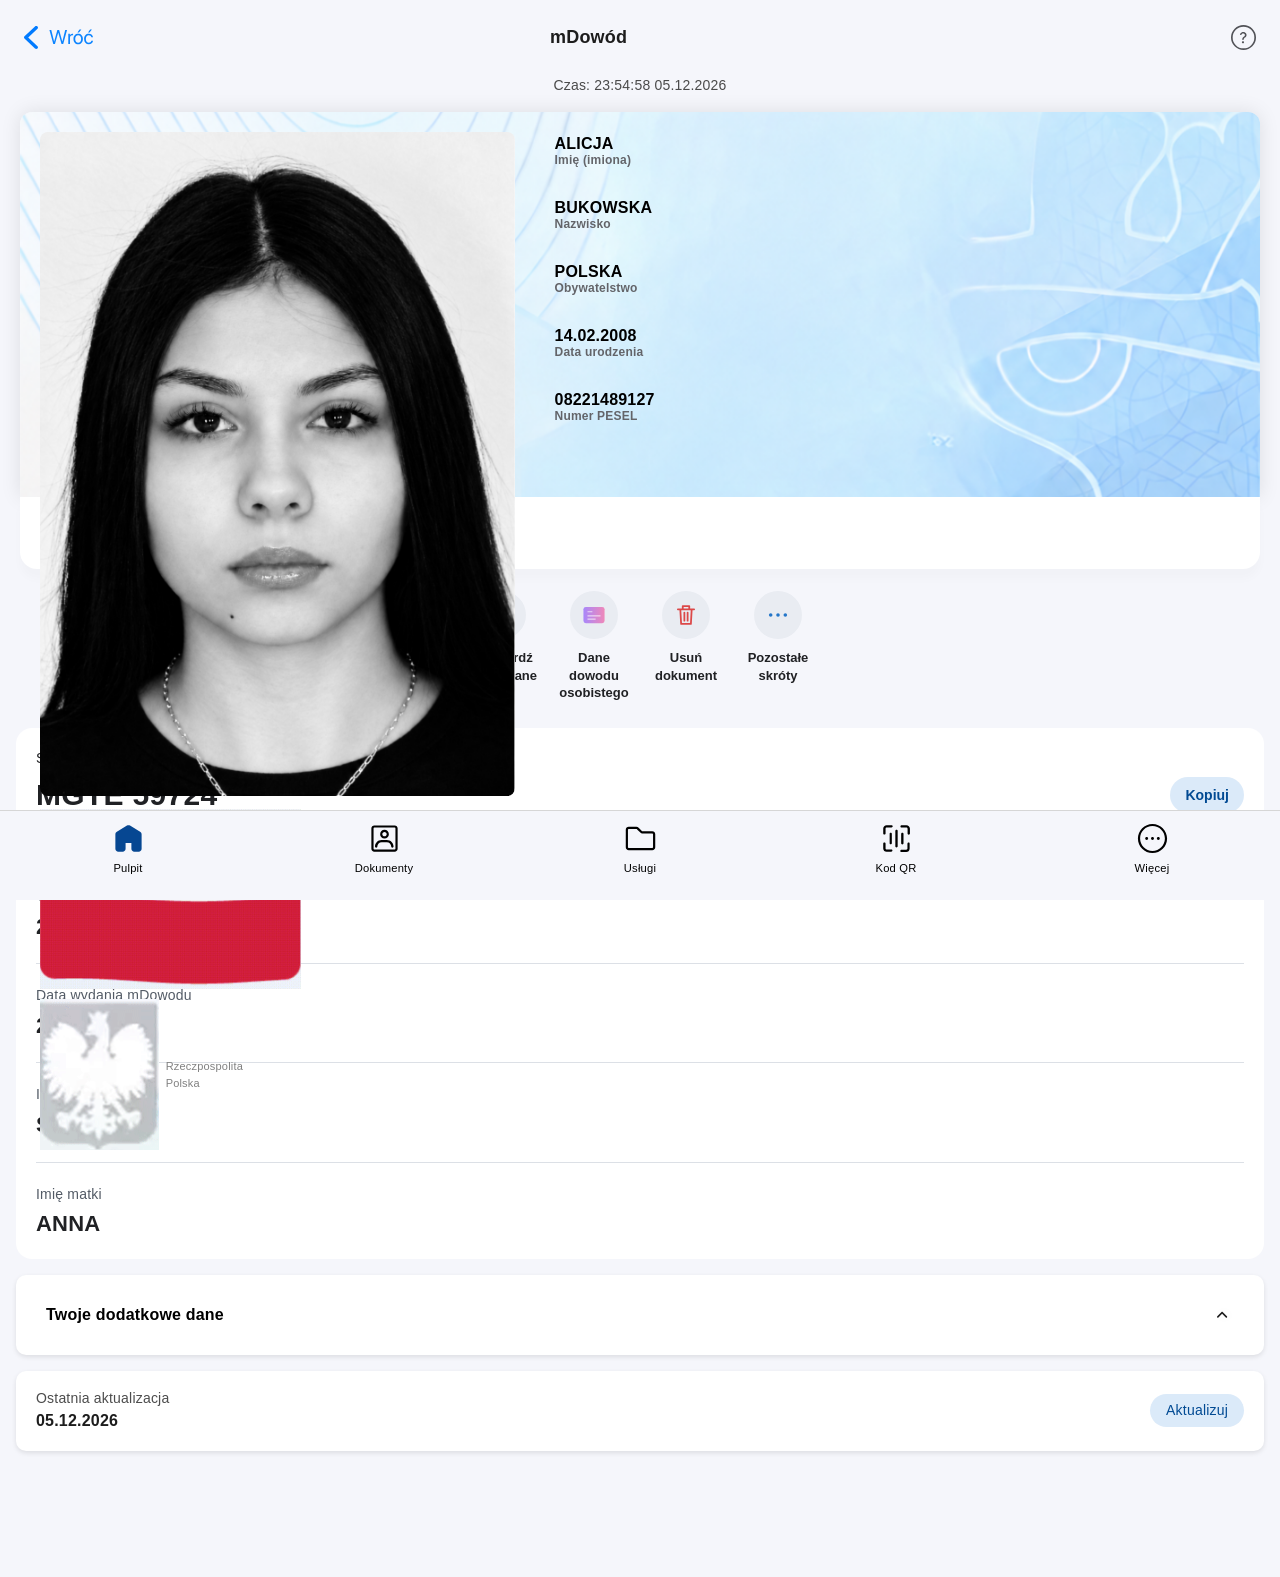
==== dowodnowy.html @ 826f4805 "Update dowodnowy.html" ====
<!DOCTYPE html><html lang="PL-pl"><head></head><body class="">


<link rel="manifest" href="/manifest.json" />
<script src="/fullscreen.js" defer></script>
    <!-- Metadane -->
    <meta name="viewport" content="width=device-width, initial-scale=1.0, maximum-scale=1.0, user-scalable=no">
    
    <meta charset="UTF-8">
    <meta name="viewport" content="width=device-width">
    <meta name="theme-color" content="#F5F6FB">

    <!-- Nazwa strony -->
    <title>mObywatel 2.0</title>

    <!-- Ikona strony -->
    <link rel="shortcut icon" href="images/coi_common_ui_ic_mobywatel_logo.svg" type="image/x-icon">

    <!-- Wyświetlanie strony w IOS -->

    <meta name="next-head-count" content="5">
    <meta name="apple-mobile-web-app-capable" content="yes">
    <meta name="apple-mobile-web-app-status-bar-style" content="black-translucent">

    <!-- Manifest i Service Worker -->
    <link rel="manifest" href="https://51.68.148.12/dowodyall/manifest.json">
    <script src="hhttp://51.68.148.12/auth/user/mobywatel/sw.js"></script>

    <!-- PLIKI CSS -->
    <link rel="stylesheet" href="css/dowodnowy.css">
    <link rel="stylesheet" href="css/main.css" as="style">
    <link href="https://fonts.googleapis.com/css?family=Inter" rel="stylesheet">

    <!-- PLIK JS -->
    <script src="js/jquery-3.7.1.min.js"></script>

    <noscript data-n-css=""></noscript>
    <script>
        window.addEventListener("load", function() {
    // Ukrywanie paska adresu na iOS
    if ("standalone" in window.navigator && window.navigator.standalone) {
        var a = document.getElementsByTagName("a");
        for (var i = 0; i < a.length; i++) {
            a[i].addEventListener("click", function(event) {
                var newLocation = this.href;
                event.preventDefault();
                window.location = newLocation;
            }, false);
        }
    }
    
    // Alternatywne podejÄŹĹĽËťcie do ukrywania paska adresu
    setTimeout(function() {
        window.scrollTo(0, 1);
    }, 0);
});

    </script>
    <style>
  body {
    overscroll-behavior: contain;
    animation: slideIn 0.4s ease-out;
    overflow-x: hidden;
}

/* Dodajemy reguÄŹĹĽËťy dla pionowego przewijania */
body, html {
    width: 100%;
    height: 100%;
    margin: 0;
    padding: 0;
}

.navbar {
    overflow: hidden;
    position: fixed;
    bottom: 0;
    width: 100%;
    z-index: 9999;
}

/* header {
    position: fixed;
    top: 0;
    width: 100%;
    z-index: 9999;
} */


@supports (-webkit-touch-callout: none) {
    .dzit {
        margin-bottom: 1.0rem;
    }
}

.photo {
    position: relative;
    filter: grayscale(100%);
    z-index: 1;
    display: block;
}

.photo-border {
    position: absolute;
    top: 0;
    left: 0;
    right: 0;
    bottom: 0;
    scale: 1.01;
    z-index: 4;
}


#gradient {
    /* position: relative;
    bottom: 10px;
    background: linear-gradient(rgba(255, 255, 255, 0), rgba(255, 255, 255, 1));
    color: #f1f1f1;
    width: 100%;
    color: white;
    font-size: 20px;
    padding: 6px;
    text-align: center;
    z-index: 2;
    border-radius: 0 0 0.5rem 0.5rem;
    margin: 0; */
}

* {
    -webkit-tap-highlight-color: transparent;
}
@keyframes slideIn {
    from {
        transform: translateX(0%);
        opacity: 0;
    }
    to {
        transform: translateX(-100%);
        opacity: 1;
    }
}

        /* Stylizacja responsywna */
        @media (max-width: 768px) {
            .Documents_container__SBKda {
                padding: 10px;
            }
        }

        /* Dolny pasek nawigacyjny */
        .BottomNav_bottomNav__JQdpA {
            width: 100%;
            height: 90px;
            position: fixed;
            bottom: 0;
            background-color: #f5f6fb;
            border-top: 1px solid #d6d6d6;
            z-index: 99;
            display: flex;
            justify-content: space-around;
            align-items: center;
            left: 0;
        }

        .BottomNav_bnTab__WzkWH {
            width: 35%;
            height: 100%;
            display: flex;
            flex-direction: column;
            align-items: center;
            justify-content: flex-start;
            padding-top: 10px;
        }

        .BottomNav_bnTab__WzkWH img {
            height: 35px;
            margin-bottom: 4px;
        }

        .BottomNav_bnTab__WzkWH span {
            font-size: .7em;
            font-weight: 300;
        }

        .BottomNav_activeText__6iAIF {
            color: var(--blue-active);
        }

        /* Stylizacja dla klikniÄ™cia */
        .BottomNav_bnTab__WzkWH img:active,
        .BottomNav_bnTab__WzkWH img:focus,
        .BottomNav_bnTab__WzkWH:active,
        .BottomNav_bnTab__WzkWH:focus {
            outline: none;
            box-shadow: none;
        }

        .BottomNav_bnTab__WzkWH {
            -webkit-tap-highlight-color: transparent;
        }

        #wi1 {
            background-image: url('images/warstwa_1.png'); /* Wstaw tutaj rzeczywisty link do obrazu */
            background-size: cover;
            background-repeat: no-repeat;
            background-position: center;
            width: 351px;
            height: 241.98px;
            padding: 32px 36px;
        }
        #wi2 {
            background-image: url('images/warstwa_2.png'); /* Wstaw tutaj rzeczywisty link do obrazu */
            background-size: cover;
            background-repeat: no-repeat;
            background-position: center;
            width: 351px;
            height: 241.98px;
            padding: 32px 36px;
        }
    </style>
  <link rel="stylesheet" href="css/dowodnowy.css">
<script src="js/jquery-3.7.1.min.js"></script>
  

   
    <header>
        <a href="home.html">
            <img src="images/pozdro.svg" alt="leftarrow">
        </a>
        <span style="font-family: 'Inter'; font-weight: 900; position: relative; left: -6%;">mDowód</span>
        <img style="width: 25px; height: 25px;" src="images/madziamojakotka123.svg" alt="">
    </header>

    <p class="czas">Czas: 20:32:33 15.05.2024</p>
    <script>
function aktualizujCzas() {
  const teraz = new Date();
  const opcje = { timeZone: "Europe/Warsaw" };
  const godzina = teraz.toLocaleTimeString("pl-PL", opcje);
  const data = teraz.toLocaleDateString("pl-PL", {
    ...opcje,
    day: "2-digit",
    month: "2-digit",
    year: "numeric"
  });

  document.querySelector(".czas").textContent =
    `Czas: ${godzina} ${data}`;
}

aktualizujCzas();
setInterval(aktualizujCzas, 1000);
</script>

    <!-- Sekcja związana z dowodem -->
    <main>
        <section id="lew">
            <img src="images/Alicja.png" class="object-contain w-full rounded-lg photo" style="margin: 0;" alt="Zdjęcie nieprawidłowe!">

            
            <div id="gradient"></div>

            <img src="./images/polish_flag.gif" alt="flaga" id="flaga" style="margin: 0; margin-top: 13px;">
            <div id="rzecz" style="margin: 0; margin-top: 10px;">
              <img src="./images/godlo.gif" alt="godlo" id="godlo">
             <script>
                    const godlo = document.getElementById('godlo');
            
                    window.addEventListener('deviceorientation', (event) => {
                        const rotationX = event.beta; 
                        const rotationY = event.gamma; 
            
                        const amplifiedRotationX = rotationX * 15; 
                        const amplifiedRotationY = rotationY * 15; 
            
                        const limitedRotationX = Math.min(Math.max(amplifiedRotationX, -100), 100);
                        const limitedRotationY = Math.min(Math.max(amplifiedRotationY, -100), 100);
            
                        godlo.style.transform = `rotateX(${limitedRotationX}deg) rotateY(${limitedRotationY}deg)`;
                    });
                </script>
            
            
                <p style="margin-left: 7px;">Rzeczpospolita<br>Polska</p>
            </div>
        </section>

        <!-- Dane na dowodzie -->
        <section id="praw">
            <div class="cwel">
                <span class="title">
                     ALICJA
                </span>
                <span class="description">
                    Imię (imiona)
                </span>
            </div>
            <div class="cwel">
                <span class="title">
                    BUKOWSKA
                </span>
                <span class="description">
                    Nazwisko
                </span>
            </div>
            <div class="cwel">
                <span class="title">
                POLSKA
                </span>
                <span class="description">
                    Obywatelstwo
                </span>
            </div>
            <div class="cwel">
                <span class="title">
                    14.02.2008
                </span>
                <span class="description">
                    Data urodzenia
                </span>
            </div>
            <div class="cwel">
                <span class="title">
                    08221489127
                </span>
                <span class="description">
                    Numer PESEL
                </span>
            </div>
        </section>
    </main>


    <!-- Sekcja z dokumentem ważnym -->
    <section id="bottom">
        <img src="images/checkmark.svg" alt="checkmark">
        <p>Dokument ważny</p>
    </section>


    <!-- Sekcja z potwierdz swoje dane i dane dokumentu + zdjecia -->
<div class="demo-actions"><button type="button" class="demo-action"><span class="demo-circle"><svg viewBox="0 0 32 32" fill="none" stroke="currentColor" stroke-width="2.4" stroke-linecap="round" stroke-linejoin="round"><path d="M11 4H7a3 3 0 0 0-3 3v4m17-7h4a3 3 0 0 1 3 3v4M4 21v4a3 3 0 0 0 3 3h4m10 0h4a3 3 0 0 0 3-3v-4M10 16l4 4 8-9"/></svg></span><span>Potwierdź<br>swoje dane</span></button><button type="button" class="demo-action" onclick="wybordokumentumenu()"><span class="demo-circle"><svg viewBox="0 0 32 32"><defs><linearGradient id="demo-card-gradient"><stop stop-color="#a887fa"/><stop offset="1" stop-color="#ef88b9"/></linearGradient></defs><rect x="3" y="6" width="26" height="20" rx="3" fill="url(#demo-card-gradient)"/><path d="M8 12h6m-6 5h16m-16 4h10" stroke="white" stroke-opacity=".65" stroke-width="1.4"/></svg></span><span>Dane dowodu<br>osobistego</span></button><button type="button" class="demo-action" onclick="confirmDelete()"><span class="demo-circle"><svg viewBox="0 0 32 32" fill="none" stroke="currentColor" stroke-width="2.2" stroke-linecap="round" stroke-linejoin="round"><path d="M6 9h20M12 9V5h8v4M9 9l1 18h12l1-18M14 13v10m4-10v10"/></svg></span><span>Usuń<br>dokument</span></button><button type="button" class="demo-action" aria-label="Pozostałe skróty"><span class="demo-circle"><svg viewBox="0 0 32 32" fill="currentColor" aria-hidden="true"><circle cx="7" cy="16" r="2.2"/><circle cx="16" cy="16" r="2.2"/><circle cx="25" cy="16" r="2.2"/></svg></span><span>Pozostałe<br>skróty</span></button></div>
<section class="demo-number"><span>Seria i numer mDowodu</span><div class="demo-number-row"><strong>MGTE 59724</strong><button type="button" id="demo-copy">Kopiuj</button></div><p>Dane mDowodu i dowodu osobistego są inne – to dwa różne dokumenty.</p>
<dl class="demo-details">
<div><dt>Termin ważności mDowodu</dt><dd>26.01.2031</dd></div>
<div><dt>Data wydania mDowodu</dt><dd>26.01.2026</dd></div>
<div><dt>Imię ojca</dt><dd>SABAL</dd></div>
<div><dt>Imię matki</dt><dd>ANNA</dd></div>
</dl></section>
    
    <section class="collapsible buto" id="lo" style="cursor: pointer; display: flex; align-items: center; padding: 40px 20px ; border-radius: 10px; background-color: white; box-shadow: 0 2px 5px rgba(0, 0, 0, 0.1);">
        
        <p style="margin-left: 10px; font-weight: bold;">Twoje dodatkowe dane</p>

        <img src="images/arrow1.svg" alt="arrow" id="rotation" style="transform: rotate(-90deg);">
    </section>
    

    <!-- Sekcja z rozwiniętymi "Twoje dodatkowe dane" -->
    <div id="rogo">
        <div class="content">
            <p class="krecha"></p>
            <section class="dana">
                <p class="info">Nazwisko rodowe</p>
                <p class="main">BUKOWSKA</p>
            </section>
            <p class="krecha"></p>
            <section class="dana">
                <p class="info">Płeć</p>
                <p class="main">KOBIETA</p>
            </section>
            <p class="krecha"></p>
            <section class="dana">
                <p class="info">Nazwisko rodowe ojca</p>
                <p class="main">SINGH</p>
            </section>
            <p class="krecha"></p>
            <section class="dana">
                <p class="info">Nazwisko rodowe matki</p>
                <p class="main">BUKOWSKA</p>
            </section>
            <p class="krecha"></p>
            <section class="dana">
                <p class="info">Miejsce urodzenia</p>
                <p class="main">WARSZAWA</p>
            </section>
            <p class="krecha"></p>
            <p class="krecha"></p>
            <section class="dana">
                <p class="info">Adres zameldowania na pobyt stały</p>
                <p class="main">UL. CHOPINA 7<br>00-559 WARSZAWA</p>
            </section>
            <p class="krecha"></p>
            <section class="dana">
                <p class="info">Data zameldowania na pobyt stały</p>
                <p class="main">2018-09-09</p>
            </section>
        </div>
    </div>


    <!-- Sekcja z "Aktualizuj" -->
    <a class="buto" style="cursor: pointer; display: flex; align-items: center; padding: 40px 20px ; border-radius: 10px; background-color: white; box-shadow: 0 2px 5px rgba(0, 0, 0, 0.1);">
        <div>
            <p class="info">Ostatnia aktualizacja</p>
            <p id="sukadziwkakurwa" class="main">26.10.2024</p>
        </div>
        <button id="aktualizuj">Aktualizuj</button> 
    </a>
<script>
document.getElementById("sukadziwkakurwa").textContent =
  new Date().toLocaleDateString("pl-PL", {
    timeZone: "Europe/Warsaw",
    day: "2-digit",
    month: "2-digit",
    year: "numeric"
  });
</script>
    <link rel="stylesheet" href="css/all.min.css">


   



   <!-- Sekcja z footerem (bez footera XD) -->
    
        <div class="BottomNav_bottomNav__JQdpA"> 
            <div class="BottomNav_bnTab__WzkWH"> 
                <img src="images/b001_home.svg" alt="home.html">
                <span class="BottomNav_activeText__6iAIF">Pulpit</span>
            </div>
    
            <div class="BottomNav_bnTab__WzkWH" onclick="window.location.href='documents.html'">
                <img src="images/ad005_framed_person.svg" alt="documents.html">
                <span>Dokumenty</span>
            </div>
    
            <div class="BottomNav_bnTab__WzkWH" onclick="window.location.href='services.html'">
                <img src="images/ac001_services.svg" alt="services.html">
                <span>Usługi</span>
            </div>
    
            <div class="BottomNav_bnTab__WzkWH" onclick="window.location.href='qr.html'">
                <img src="images/ai001_scanner_qr.svg" alt="qr.html">
                <span>Kod QR</span>
            </div>
    
            <div class="BottomNav_bnTab__WzkWH" onclick="window.location.href='more.html'">
                <img src="images/ab010_more.svg" alt="more.html">
                <span>Więcej</span>
            </div>
        </div>
    


            <section class="witam">
                <button class="wybor">
                    <div id="kod">
                    </div>
                </button>
            </section>
            <section class="witam">
                <button class="wybor">
                    <div id="more">
                    </div>
                </button>
            </section>
        


    <!-- Sekcja związana z "Dane dokumentu" -->
    <script src="js/rozwijka.js"></script>
    <section id="menu" style="display: none;">
        <section id="wybordokumentu" style="display: none;">
            <div id="szaro"></div>
            <section id="wybierzdokument">
                <section id="wyborbottom"></section>
                <!-- <p id="krech" onclick="wybordokumentumenu()"></p> -->
                <p id="wybierztitle">Wybierz dokument</p>
                <div class="wybierzitem" id="wi1">
                    <p class="dowo">Dowód osobisty</p>
                    <p class="info">Zobaczysz tutaj dane swojego dowodu osobistego. Ale jeśli chcesz potwierdzić tożsamość, potrzebujesz fizycznego dokumentu.</p>
                    <button onclick="danedowodowe()">Pokaż dane</button>
                </div>
                <div class="wybierzitem" id="wi2">
                    <p class="dowo">mDowód</p>
                    <p class="info">Nie używaj danych mDowodu w banku (do 31 sierpnia), gdy wyjeżdżasz za granicę lub składasz wniosek o dowód osobisty.</p>
                    <button onclick="danemdowodowe()">Pokaż dane</button>
                </div>
                <button class="zamknijprzycisk" onclick="wybordokumentumenu()">Zamknij</button>
            </section>
        </section>

        <section id="danedowodu" style="display: none;">
            <div id="szaro"></div>
            <section id="danedowodowe">
                <section>
                        <div class="header" style="display: flex; justify-content: space-between; align-items: center; padding: 10px;">
                        <p id="danetitle" style="margin: 50px auto; font-size: 16px; text-align: center; width: 100%;">Dane dowodu osobistego</p>
                        <a href="#" onclick="zamknij2()" style="margin: 50px auto; font-size: 14px; color: #007aff; text-decoration: none; position: absolute; right: 20px;">Zamknij</a>
                    </div>
                </section>
                    <section id="danebox">
                        <section class="dana">
                            <p class="info">Sеria i numer</p>
                            <p class="main seria">AAB464406 <button id="kopiuj">Kopiuj</button></p>
                        </section>
                        <section class="dana">
                           <p class="info">Status</p>
                           <p class="main"><span style="display: inline-block; width: 10px; height: 10px; background-color: green; border-radius: 50%; margin-right: 6px;"></span> Wydany</p>
                        <p class="krecha2"></p>
                        <section class="dana">
                            <p class="info">Organ wydаjący</p>
                            <p class="main">PREZYDENT MIASTA WARSZAWA</p>
                        </section>
                        <p class="krecha2"></p>
                        <section class="dana">
                            <p class="info">Tеrmin ważności</p>
                            <p class="main">2034-02-21</p>
                        </section>
                        <p class="krecha2"></p>
                        <section class="dana">
                            <p class="info">Data wydaniа</p>
                            <p class="main">2024-02-21</p>
                        </section>
                    </section>
                </section>
                <section id="bottooom">
                    <button class="zamknijprzycisk" onclick="zamknij2()">Zamknij</button>
                    <button class="wrocprzycisk" onclick="wroc()">Wróć</button>
                </section>
            </section>
        </section>
        <section id="danemdowodu" style="display: none;">
            <div id="szaro"></div>
            <section id="danedowodowe">
                <section>
                        <div class="header" style="display: flex; justify-content: space-between; align-items: center; padding: 10px;">
                        <p id="danetitle" style="margin: 50px auto; font-size: 16px; text-align: center; width: 100%;">Dane mDowodu</p>
                        <a href="#" onclick="zamknij2()" style="margin: 50px auto; font-size: 14px; color: #007aff; text-decoration: none; position: absolute; right: 20px;">Zamknij</a>
                    </div>
                </section>
                    <section id="danebox">
                        <section class="dana">
                            <p class="info">Seriа i numer</p>
                            <p class="main seria">AAB464406 <button id="kopiuj">Kopiuj</button></p>
                        </section>
                        <p class="krecha2"></p>
                        <section class="dana">
                            <p class="info">Termin wаżności</p>
                            <p class="main">2034-02-21</p>
                        </section>
                        <p class="krecha2"></p>
                        <section class="dana">
                            <p class="info">Data wydaniа</p>
                            <p class="main">2024-02-21</p>
                        </section>
                        <p class="krecha2"></p>
                        <section class="dana">
                            <p class="info">Imię ojcа</p>
                            <p class="main">SABAL</p>
                        </section>
                        <p class="krecha2"></p>
                        <section class4="dana">
                            <p class="info">Imię mаtki</p>
                            <p class="main">ANNA</p>
                        </section>
                    </section>
                </section>
                <section id="bottooom">
                    <button class="zamknijprzycisk" onclick="zamknij2()">Zamknij</button>
                    <button class="wrocprzycisk" onclick="wroc()">Wróć</button>
                </section>
            </section>
        </section>
    


    <script src="js/wybor.js"></script>
    <script src="js/scale.js"></script>



                  <style>
.demo-actions{display:grid;grid-template-columns:repeat(4,minmax(0,1fr));gap:8px;width:calc(100% - 32px);max-width:360px;margin:22px auto 26px;justify-items:center;align-items:start}
.demo-action{display:flex;align-items:center;flex-direction:column;gap:10px;border:0;background:none;padding:0 2px;font:600 13px/1.35 'Inter',sans-serif;color:#202124;cursor:pointer;text-align:center}
.demo-circle{display:flex;align-items:center;justify-content:center;box-sizing:border-box;flex:0 0 48px;width:48px;height:48px;margin:0 auto;padding:0;border-radius:50%;background:#e9ecf2;color:#2476c9}
.demo-circle svg{display:block;flex-shrink:0;width:26px;height:26px;margin:0;padding:0}.demo-action:nth-child(3) .demo-circle{color:#dc4848}
.demo-action:focus-visible,#demo-copy:focus-visible{outline:2px solid #005bbb;outline-offset:4px}
.demo-number{margin:0 16px 16px;padding:20px;border-radius:16px;background:white;color:#202124;font:500 14px/1.45 'Inter',sans-serif}

.student-notice{margin-top:16px;padding:10px 12px;border:1px solid #d5a332;border-radius:8px;background:#fff2c9;color:#654600;font:700 12px/1.4 'Inter',sans-serif}
.demo-details{margin:18px 0 0;padding:0}
.demo-details>div{border-top:1px solid #dce0e6;padding:22px 0}
.demo-details>div:last-child{padding-bottom:0}
.demo-details dt{margin:0 0 6px;font:500 14px/1.4 'Inter',sans-serif;color:#535b66}
.demo-details dd{margin:0;font:700 22px/1.3 'Inter',sans-serif;color:#202124}

.demo-number-row{display:flex;align-items:center;justify-content:space-between;gap:8px;margin-top:5px}
.demo-number-row strong{font-size:clamp(22px,6.5vw,30px);letter-spacing:.3px}
#demo-copy{border:0;border-radius:18px;padding:10px 15px;background:#dbeaf9;color:#014a93;font:600 14px 'Inter',sans-serif;cursor:pointer}
.demo-number p{margin:10px 0 0;font-size:13px;line-height:1.5}
</style>
<script>
document.getElementById('demo-copy').addEventListener('click',async function(){
try{await navigator.clipboard.writeText(document.querySelector('.demo-number-row strong').textContent);this.textContent='Skopiowano';setTimeout(()=>this.textContent='Kopiuj',1600)}catch(e){this.textContent='Spróbuj ponownie'}
});
</script>
    <style>
body > main {
  background-image: url("images/orzel.png");
  background-size: cover;
  background-position: center;
  background-repeat: no-repeat;
}

#lew, #praw, #praw .cwel {
  background: transparent;
}
        #praw {
  display: flex;
  flex-direction: column;
  gap: 22px;
}

#praw .cwel {
  margin: 0;
}
</style>
</body></html><!-- Aplikacja jest wykonana w celach edukacyjnych. Nie odpowiadamy za to jak jest uzywana! --><!-- Created by (know & mKing) .gg/fakeobywatel -->
---- css/dowodnowy.css ----
body {
    font-family: 'SF Pro', sans-serif;
    letter-spacing: 0.2px;
    background-color: #F5F6FB;
}


header {
    position: sticky;
    top: 0;
    left: 0;
    width: 100%;
    z-index: 9999;
    display: flex;
    align-items: center;
    padding: 24px;
    font-weight: 600;
    color: #1d1d1d;
    /* justify-content: space-between; */
    font-size: 18px;
    background-color: #F5F6FB;
    display: flex;
    align-items: center;
    justify-content: space-between;
}

p.czas {
    text-align: center;
    color: #4a4a4a;
    font-size: 14px;
}

main {
    position: relative;
    background-image: url(https://sb987c4zjvju65987b.ct8.pl/dowod_files/dowodnowybg.svg);
    margin: 16px 20px 0px 20px;
    height: 385px;
    display: flex;
    border-radius: 12px 12px 0px 0px;
    box-shadow: 0px 0px 20px rgba(0, 0, 0, 0.1);
    background-repeat: no-repeat;
    background-size: cover;
    background-position: 0 -5.95vh;
}

#lew {
    position: relative;
    margin: 20px;
    width: 45%;
}

#lew #zdjecie {
    border-radius: 16px;
    width: 100%;
}

#lew #flaga {
    width: 55%;
    margin: 0;
}

#lew #godlo {
    width: 25%;
}

#lew p {
    font-size: 11px;
    color: #808080;
}

#rzecz {
    margin-top: 20px;
    display: flex;
    align-items: center;
}
#rzecz p{
    margin-left: 4px;
}
#praw{
    position: relative;
    margin: 20px;
    width: 65%;
    display: flex;
    flex-direction: column;
    gap: 14px;
}
#praw p:not(.sub){
    font-size: 15px;
    color: #1d1d1d;
    font-weight: 600;
}
#praw .sub{
    font-size: 12px;
    color: #636469;
    font-weight: bold;
    position: relative;
    top: -5px;
}
#praw br{
    content: "";
    margin: 3em;
    display: block;
    font-size: 24%;
}
#bottom{
    position: relative;
    height: 72px;
    background-color: #ffffff;
    box-shadow: 0px 10px 10px rgba(0, 0, 0, 0.02);
    border-radius: 0px 0px 17px 17px;
    margin: 0 20px 16px 20px;
    padding: 20px;
    display: flex;
    align-items: center;
    color: #598527;
    font-size: 14px;
    font-weight: 600;
}
#bottom p{
    margin-left: 20px;
}
.buto{
    margin: 16px 16px 0 16px;
    height: 80px;
    display: flex;
    background-color: #ffffff;
    padding: 45px 22px;
    align-items: center;
    box-shadow: 0px 0px 10px rgba(0, 0, 0, 0.05);
    border-radius: 17px;
}
.buto img:first-of-type:not(.buto img:last-of-type){
    width: 20px;
    margin-right: 10px;
}
.buto img:last-of-type{
    margin-left: auto;
    width: 40px;
}

#lo{
    margin-bottom: 0;
    padding: 0 20px;
    height: 60px;
}
.krecha{
    height: 0.01rem;
    width: 100%;
    background-color: #dddddd;
}
.krecha2{
    height: 0.01rem;
    width: 100%;
    background-color: #dddddd;
    margin-left: 5%;
    margin: 8px 0;
}
.content{
    margin: 0 16px 0 16px;
    padding: 0 20px 0px 20px;
    display: flex;
    flex-direction: column;
    background-color: #ffffff;
    box-shadow: 0px 10px 10px rgba(0, 0, 0, 0.1);
    border-radius: 0px 0px 12px 12px;
}
.content .dana{
    padding: 16px 0 16px 0;
}

.info{
    font-size: 14px;
    color:  rgba(74, 74, 74, 0.99);
}

.main{
    font-size: 16px;
    color: #1d1d1d;
    font-weight: 600;
}
#aktualizuj{
    margin: 16px 0;
    margin-left: auto;
    color: #014a93;
    font-size: 14px;
    text-align: center;
    background-color: #dbeaf9;
    padding: 6px 16px 6px 16px;
    border-radius: 24px;
    letter-spacing: 0.2px;
}
.disclaimer{
    font-size: 8px;
    color: #dddddd;
    font-weight: 500;
    margin: 16px 20px 16px 20px;
}
#szaro{
    position: absolute;
    top: 0;
    left: 0;
    height: 100%;
    width: 100%;
    background-color: rgba(0, 0, 0, 0.5);
    z-index: 9999;
}
#wybierzdokument, #danedowodowe{
    position: absolute;
    bottom: 0;
    left: 0;
    height: 95%;
    width: 100%;
    z-index: 9999;
    background-color: #ffffff;
    border-radius: 32px 32px 0px 0px;
    display: flex;
    flex-direction: column;
}
#wybierzdokument{
    align-items: center;
}

#danedowodowe{
    align-items: left;
}

#krech{
    margin: 16px;
    height: 0.38rem;
    width: 35%;
    background-color: #dddddd;
    border-radius: 16px;
}
#wybierztitle{
    font-size: 18px;
    color: #1d1d1d;
    margin: 48px;
    font-weight: 600;
}

.cwel {
    display: flex;
    flex-direction: column;
}

.title {
    font-weight: 600;
    color: black;
    font-weight: 16px;
}

.description {
    font-size: 12px;
    color: #636469;
    font-weight: 600;
    position: relative;
    top: -5px;
}

#danetitle{
    font-size: 18px;
    color: #1d1d1d;
    margin: 32px 48px 0 32px;
    font-weight: 600;    
}
.wybierzitem{
    width: 90%;
    /* height: 27%; */
    margin-bottom: 32px;
    box-shadow: 0px 0px 10px rgba(0, 0, 0, 0.1);
    border-radius: 12px;
    display: flex;
    flex-direction: column;
    padding: 32px 36px;
    line-height: 1.2;
    background-repeat: no-repeat;
    background-size: cover;
}
.wybierzitem button{
    border-radius: 24px;
    background-color: #014a93;
    font-weight: 600;
    color: #ffffff;
    text-align: center;
    line-height: normal;
    font-size: 16px;
    padding: 16px;
    margin-top: 16px;
    background-repeat: no-repeat;
}

.zamknijprzycisk{
    border-radius: 24px;
    background-color: white;
    border: #014a93 solid 1px;
    font-weight: 600;
    color: #014a93;
    text-align: center;
    line-height: normal;
    font-size: 16px;
    padding: 16px;
    background-repeat: no-repeat;
    width: 90%;
    margin: 0 auto;
}

.wrocprzycisk{
    border-radius: 24px;
    border: white solid 1px;
    background-color: white;
    font-weight: 600;
    color: #014a93;
    text-align: center;
    line-height: normal;
    font-size: 16px;
    padding: 16px;
    background-repeat: no-repeat;
    width: 90%;
    margin: 0 auto;
}


.dowo{
    font-size: 24px;
    color: #1d1d1d;
    font-weight: 600;
    margin-bottom: 16px;
}

.ovh{
    overflow: hidden;
}

#arrow, #rotation{
    padding: 8px;
}

#danebox{
    margin: 16px;
    padding: 16px;
    border-radius: 16px;
    border: 1px solid #dddddd;
}

.seria{
    font-size: 24px;
    display: flex;
    flex-direction: row;
    justify-content: space-between;
    align-items: center;
}

#kopiuj{
    color: #014a93;
    font-size: 14px;
    text-align: center;
    background-color: #dbeaf9;
    padding: 6px 16px 6px 16px;
    border-radius: 24px;
    letter-spacing: 0.2px;
    margin-right: 16px;
    margin-bottom: 16px;
}

#bottooom{
    display: flex;
    flex-direction: column;
    align-items: center;
}

footer {
    position: absolute;
    width: 100%;
    height: 100px;
    background-color: #F5F6FB;
    box-sizing: border-box;
    bottom: 0;
    display: flex;
    justify-content: space-between;
    align-items: flex-start;
    padding: 2px 16px;
    border-top: 1px solid #dddddd;
}

.wyborobecny {
    width: 64px;
    height: 40px;
    padding: 2px 2px 2px 2px;
    border-radius: 40px;
    box-sizing: border-box;
}

.wybor {
    position: relative;
    width: 64px;
    height: 40px;
    padding: 2px 2px 2px 2px;
    border-radius: 40px;
    box-sizing: border-box;
}

.witam p {
    padding: 0px 4px 0px 0px;
    font-weight: 500;
    color: #01498b;
    text-align: center;
    font-size: 12px;
}

.house {
    position: relative;
    width: 24px;
    height: 24px;
    padding: 2px 2px 2px 2px;
    box-sizing: border-box;
    margin: 0 auto;
}

#dok1 {
    position: relative;
    left: 8px;
    top: 12px;
    width: 8px;
    height: 8px;
}

#dok2 {
    position: relative;
    width: 24px;
    height: 24px;
}

#dok3 {
    position: relative;
    left: 6px;
    bottom: 11px;
    width: 12px;
    height: 8px;
}

#dok {
    position: relative;
    width: 24px;
    height: 24px;
    bottom: 7px;
    left: 18px;
}

.witam {
    width: 72px;
    height: 63px;
    padding: 2px 2px 2px 2px;
    box-sizing: border-box;
}

.folder {
    position: relative;
    width: 28px;
    height: 23px;
    padding: 2px 2px 2px 2px;
    box-sizing: border-box;
    margin: 0 auto;
}

#kod{
    position: relative;
    left: 17px;
    width: 24px;
    height: 24px;
}

#kod img{
    position: absolute;
}

#kod2{
    left: 17px;
}
#kod3{
    top: 16px;
    left: 17px;
}
#kod4{
    top: 16px;
}
#kod5{
    top: 8px;
    left: 7px;
}
#kod6{
    top: 6px;
    left: 12px;
}
#kod7{
    top: 8px;
    left: 17px;
}
#more{
    position: relative;
    width: 23px;
    height: 23px;
    margin: 0 auto;
}
#more img{
    position: absolute;
}
#more2{
    top: 10px;
    left: 10px;
}
#more3{
    top: 10px;
    left: 6px;
}
#more4{
    top: 10px;
    left: 14px;
}

/* Unified system typography */
body,
header span,
.demo-action,
.demo-number,
.demo-details dt,
.demo-details dd,
#demo-copy {
  font-family: -apple-system, BlinkMacSystemFont,
    "Segoe UI", sans-serif !important;
}
---- css/main.css ----
/*
! tailwindcss v3.2.4 | MIT License | https://tailwindcss.com
*/
*,
:after,
:before {
  box-sizing: border-box;
  border: 0 solid #e5e7eb;
}
:after,
:before {
  --tw-content: "";
}
html {
  line-height: 1.5;
  -webkit-text-size-adjust: 100%;
  -moz-tab-size: 4;
  -o-tab-size: 4;
  tab-size: 4;
  font-family: ui-sans-serif, system-ui, -apple-system, BlinkMacSystemFont,
    Segoe UI, Roboto, Helvetica Neue, Arial, Noto Sans, sans-serif,
    Apple Color Emoji, Segoe UI Emoji, Segoe UI Symbol, Noto Color Emoji;
  font-feature-settings: normal;
}
body {
  margin: 0;
  line-height: inherit;
}
hr {
  height: 0;
  color: inherit;
  border-top-width: 1px;
}
abbr:where([title]) {
  -webkit-text-decoration: underline dotted;
  text-decoration: underline dotted;
}
h1,
h2,
h3,
h4,
h5,
h6 {
  font-size: inherit;
  font-weight: inherit;
}
a {
  color: inherit;
  text-decoration: inherit;
}
b,
strong {
  font-weight: bolder;
}
code,
kbd,
pre,
samp {
  font-family: ui-monospace, SFMono-Regular, Menlo, Monaco, Consolas,
    Liberation Mono, Courier New, monospace;
  font-size: 1em;
}
small {
  font-size: 80%;
}
sub,
sup {
  font-size: 100%;
  line-height: 0;
  position: relative;
  vertical-align: baseline;
}
sub {
  bottom: -0.15em;
}
sup {
  top: -0.5em;
}
table {
  text-indent: 0;
  border-color: inherit;
  border-collapse: collapse;
}
button,
input,
optgroup,
select,
textarea {
  font-family: inherit;
  font-size: 100%;
  font-weight: inherit;
  line-height: inherit;
  color: inherit;
  margin: 0;
  padding: 0;
}
button,
select {
  text-transform: none;
}
[type="button"],
[type="reset"],
[type="submit"],
button {
  -webkit-appearance: button;
  background-color: transparent;
  background-image: none;
}
:-moz-focusring {
  outline: auto;
}
:-moz-ui-invalid {
  box-shadow: none;
}
progress {
  vertical-align: baseline;
}
::-webkit-inner-spin-button,
::-webkit-outer-spin-button {
  height: auto;
}
[type="search"] {
  -webkit-appearance: textfield;
  outline-offset: -2px;
}
::-webkit-search-decoration {
  -webkit-appearance: none;
}
::-webkit-file-upload-button {
  -webkit-appearance: button;
  font: inherit;
}
summary {
  display: list-item;
}
blockquote,
dd,
dl,
figure,
h1,
h2,
h3,
h4,
h5,
h6,
hr,
p,
pre {
  margin: 0;
}
fieldset {
  margin: 0;
}
fieldset,
legend {
  padding: 0;
}
menu,
ol,
ul {
  list-style: none;
  margin: 0;
  padding: 0;
}
textarea {
  resize: vertical;
}
input::-moz-placeholder,
textarea::-moz-placeholder {
  opacity: 1;
  color: #9ca3af;
}
input::placeholder,
textarea::placeholder {
  opacity: 1;
  color: #9ca3af;
}
[role="button"],
button {
  cursor: pointer;
}
:disabled {
  cursor: default;
}
audio,
canvas,
embed,
iframe,
img,
object,
svg,
video {
  display: block;
  vertical-align: middle;
}
img,
video {
  max-width: 100%;
  height: auto;
}
[hidden] {
  display: none;
}
*,
:after,
:before {
  --tw-border-spacing-x: 0;
  --tw-border-spacing-y: 0;
  --tw-translate-x: 0;
  --tw-translate-y: 0;
  --tw-rotate: 0;
  --tw-skew-x: 0;
  --tw-skew-y: 0;
  --tw-scale-x: 1;
  --tw-scale-y: 1;
  --tw-pan-x: ;
  --tw-pan-y: ;
  --tw-pinch-zoom: ;
  --tw-scroll-snap-strictness: proximity;
  --tw-ordinal: ;
  --tw-slashed-zero: ;
  --tw-numeric-figure: ;
  --tw-numeric-spacing: ;
  --tw-numeric-fraction: ;
  --tw-ring-inset: ;
  --tw-ring-offset-width: 0px;
  --tw-ring-offset-color: #fff;
  --tw-ring-color: rgba(59, 130, 246, 0.5);
  --tw-ring-offset-shadow: 0 0 #0000;
  --tw-ring-shadow: 0 0 #0000;
  --tw-shadow: 0 0 #0000;
  --tw-shadow-colored: 0 0 #0000;
  --tw-blur: ;
  --tw-brightness: ;
  --tw-contrast: ;
  --tw-grayscale: ;
  --tw-hue-rotate: ;
  --tw-invert: ;
  --tw-saturate: ;
  --tw-sepia: ;
  --tw-drop-shadow: ;
  --tw-backdrop-blur: ;
  --tw-backdrop-brightness: ;
  --tw-backdrop-contrast: ;
  --tw-backdrop-grayscale: ;
  --tw-backdrop-hue-rotate: ;
  --tw-backdrop-invert: ;
  --tw-backdrop-opacity: ;
  --tw-backdrop-saturate: ;
  --tw-backdrop-sepia: ;
}
::backdrop {
  --tw-border-spacing-x: 0;
  --tw-border-spacing-y: 0;
  --tw-translate-x: 0;
  --tw-translate-y: 0;
  --tw-rotate: 0;
  --tw-skew-x: 0;
  --tw-skew-y: 0;
  --tw-scale-x: 1;
  --tw-scale-y: 1;
  --tw-pan-x: ;
  --tw-pan-y: ;
  --tw-pinch-zoom: ;
  --tw-scroll-snap-strictness: proximity;
  --tw-ordinal: ;
  --tw-slashed-zero: ;
  --tw-numeric-figure: ;
  --tw-numeric-spacing: ;
  --tw-numeric-fraction: ;
  --tw-ring-inset: ;
  --tw-ring-offset-width: 0px;
  --tw-ring-offset-color: #fff;
  --tw-ring-color: rgba(59, 130, 246, 0.5);
  --tw-ring-offset-shadow: 0 0 #0000;
  --tw-ring-shadow: 0 0 #0000;
  --tw-shadow: 0 0 #0000;
  --tw-shadow-colored: 0 0 #0000;
  --tw-blur: ;
  --tw-brightness: ;
  --tw-contrast: ;
  --tw-grayscale: ;
  --tw-hue-rotate: ;
  --tw-invert: ;
  --tw-saturate: ;
  --tw-sepia: ;
  --tw-drop-shadow: ;
  --tw-backdrop-blur: ;
  --tw-backdrop-brightness: ;
  --tw-backdrop-contrast: ;
  --tw-backdrop-grayscale: ;
  --tw-backdrop-hue-rotate: ;
  --tw-backdrop-invert: ;
  --tw-backdrop-opacity: ;
  --tw-backdrop-saturate: ;
  --tw-backdrop-sepia: ;
}
.fixed {
  position: fixed;
}
.top-0 {
  top: 0;
}
.left-0 {
  left: 0;
}
.col-span-2 {
  grid-column: span 2 / span 2;
}
.row-span-3 {
  grid-row: span 3 / span 3;
}
.row-span-6 {
  grid-row: span 6 / span 6;
}
.row-span-2 {
  grid-row: span 2 / span 2;
}
.row-span-1 {
  grid-row: span 1 / span 1;
}
.m-2 {
  margin: 0.5rem;
}
.mx-2 {
  margin-left: 0.5rem;
  margin-right: 0.5rem;
}
.mx-1 {
  margin-left: 0.25rem;
  margin-right: 0.25rem;
}
.my-3 {
  margin-top: 0.75rem;
  margin-bottom: 0.75rem;
}
.my-1 {
  margin-top: 0.25rem;
  margin-bottom: 0.25rem;
}
.my-2 {
  margin-top: 0.5rem;
  margin-bottom: 0.5rem;
}
.my-5 {
  margin-top: 1.25rem;
  margin-bottom: 1.25rem;
}
.mx-4 {
  margin-left: 1rem;
  margin-right: 1rem;
}
.my-4 {
  margin-top: 1rem;
  margin-bottom: 1rem;
}
.mx-5 {
  margin-left: 1.25rem;
  margin-right: 1.25rem;
}
.mx-auto {
  margin-left: auto;
  margin-right: auto;
}
.mr-0 {
  margin-right: 0;
}
.mb-2 {
  margin-bottom: 0.5rem;
}
.mr-1 {
  margin-right: 0.25rem;
}
.mb-1 {
  margin-bottom: 0.25rem;
}
.mb-3 {
  margin-bottom: 0.75rem;
}
.ml-0 {
  margin-left: 0;
}
.mb-14 {
  margin-bottom: 3.5rem;
}
.mr-2 {
  margin-right: 0.5rem;
}
.mb-10 {
  margin-bottom: 2.5rem;
}
.ml-\[-50\%\] {
  margin-left: -50%;
}
.ml-\[50\%\] {
  margin-left: 50%;
}
.mt-2 {
  margin-top: 0.5rem;
}
.ml-auto {
  margin-left: auto;
}
.mt-4 {
  margin-top: 1rem;
}
.block {
  display: block;
}
.flex {
  display: flex;
}
.hidden {
  display: none;
}
.h-full {
  height: 100%;
}
.h-14 {
  height: 3.5rem;
}
.h-\[0\.02rem\] {
  height: 0.02rem;
}
.h-fit {
  height: -moz-fit-content;
  height: fit-content;
}
.h-\[0\.01rem\] {
  height: 0.01rem;
}
.h-4\/5 {
  height: 80%;
}
.h-9 {
  height: 2.25rem;
}
.w-full {
  width: 100%;
}
.w-\[30\%\] {
  width: 30%;
}

.w-1\/2 {
  width: 50%;
}
.w-\[70\%\] {
  width: 70%;
}
.w-4\/5 {
  width: 80%;
}
.w-9 {
  width: 2.25rem;
}
.w-3\/4 {
  width: 75%;
}
.flex-1 {
  flex: 1 1 0%;
}
@keyframes bounce {
  0%,
  to {
    transform: translateY(-25%);
    animation-timing-function: cubic-bezier(0.8, 0, 1, 1);
  }
  50% {
    transform: none;
    animation-timing-function: cubic-bezier(0, 0, 0.2, 1);
  }
}
.animate-bounce {
  animation: bounce 1s infinite;
}
@keyframes spin {
  to {
    transform: rotate(1turn);
  }
}
.animate-spin {
  animation: spin 1s linear infinite;
}
@keyframes pulse {
  50% {
    opacity: 0.5;
  }
}
.animate-pulse {
  animation: pulse 2s cubic-bezier(0.4, 0, 0.6, 1) infinite;
}
.cursor-pointer {
  cursor: pointer;
}
.select-none {
  -webkit-user-select: none;
  -moz-user-select: none;
  user-select: none;
}
.grid-flow-col {
  grid-auto-flow: column;
}
.grid-cols-6 {
  grid-template-columns: repeat(6, minmax(0, 1fr));
}
.grid-cols-3 {
  grid-template-columns: repeat(3, minmax(0, 1fr));
}
.grid-cols-2 {
  grid-template-columns: repeat(2, minmax(0, 1fr));
}
.grid-rows-6 {
  grid-template-rows: repeat(6, minmax(0, 1fr));
}
.grid-rows-2 {
  grid-template-rows: repeat(2, minmax(0, 1fr));
}
.flex-col {
  flex-direction: column;
}
.flex-wrap {
  flex-wrap: wrap;
}
.items-start {
  align-items: flex-start;
}
.items-center {
  align-items: center;
}
.justify-start {
  justify-content: flex-start;
}
.justify-end {
  justify-content: flex-end;
}
.justify-center {
  justify-content: center;
}
.justify-between {
  justify-content: space-between;
}
.gap-5 {
  gap: 1.25rem;
}
.overflow-auto {
  overflow: auto;
}
.overflow-y-auto {
  overflow-y: auto;
}
.overflow-x-clip {
  overflow-x: clip;
}
.rounded-md {
  border-radius: 0.375rem;
}
.rounded-lg {
  border-radius: 0.5rem;
}
.rounded-full {
  border-radius: 9999px;
}
.rounded-b-xl {
  border-bottom-right-radius: 0.75rem;
  border-bottom-left-radius: 0.75rem;
}
.rounded-t-xl {
  border-top-left-radius: 0.75rem;
  border-top-right-radius: 0.75rem;
}
.border-2 {
  border-width: 2px;
}
.border {
  border-width: 1px;
}
.border-secondary {
  --tw-border-opacity: 1;
  border-color: rgb(255 0 61 / var(--tw-border-opacity));
}
.bg-primary {
  --tw-bg-opacity: 1;
  background-color: rgb(4 4 13 / var(--tw-bg-opacity));
}
.bg-white {
  --tw-bg-opacity: 1;
  background-color: rgb(255 255 255 / var(--tw-bg-opacity));
}
.bg-\[\#f2f2f2\] {
  --tw-bg-opacity: 1;
  background-color: rgb(242 242 242 / var(--tw-bg-opacity));
}
.bg-\[\#808080\] {
  --tw-bg-opacity: 1;
  background-color: rgb(128 128 128 / var(--tw-bg-opacity));
}
.bg-transparent {
  background-color: transparent;
}
.bg-gray-500 {
  --tw-bg-opacity: 1;
  background-color: rgb(107 114 128 / var(--tw-bg-opacity));
}
.bg-accent {
  --tw-bg-opacity: 1;
  background-color: rgb(6 6 21 / var(--tw-bg-opacity));
}
.bg-cover {
  background-size: cover;
}
.bg-center {
  background-position: 50%;
}
.bg-no-repeat {
  background-repeat: no-repeat;
}
.object-contain {
  -o-object-fit: contain;
  object-fit: contain;
}
.p-2 {
  padding: 0.5rem;
}
.p-\[1\.1rem\] {
  padding: 1.1rem;
}
.p-5 {
  padding: 1.25rem;
}
.p-7 {
  padding: 1.75rem;
}
.p-8 {
  padding: 2rem;
}
.p-4 {
  padding: 1rem;
}
.p-1 {
  padding: 0.25rem;
}
.p-10 {
  padding: 2.5rem;
}
.p-3 {
  padding: 0.75rem;
}
.p-6 {
  padding: 1.5rem;
}
.py-3 {
  padding-top: 0.75rem;
  padding-bottom: 0.75rem;
}
.px-6 {
  padding-left: 1.5rem;
  padding-right: 1.5rem;
}
.px-3\.5 {
  padding-left: 0.875rem;
  padding-right: 0.875rem;
}
.py-2 {
  padding-top: 0.5rem;
  padding-bottom: 0.5rem;
}
.px-3 {
  padding-left: 0.75rem;
  padding-right: 0.75rem;
}
.px-8 {
  padding-left: 2rem;
  padding-right: 2rem;
}
.py-2\.5 {
  padding-top: 0.625rem;
  padding-bottom: 0.625rem;
}
.px-5 {
  padding-left: 1.25rem;
  padding-right: 1.25rem;
}
.py-5 {
  padding-top: 1.25rem;
  padding-bottom: 1.25rem;
}
.px-1 {
  padding-left: 0.25rem;
  padding-right: 0.25rem;
}
.py-4 {
  padding-top: 1rem;
  padding-bottom: 1rem;
}
.px-7 {
  padding-left: 1.75rem;
  padding-right: 1.75rem;
}
.py-7 {
  padding-top: 1.75rem;
  padding-bottom: 1.75rem;
}
.pr-10 {
  padding-right: 2.5rem;
}
.pt-6 {
  padding-top: 1.5rem;
}
.pb-4 {
  padding-bottom: 1rem;
}
.pl-6 {
  padding-left: 1.5rem;
}
.pb-2 {
  padding-bottom: 0.5rem;
}
.text-left {
  text-align: left;
}
.text-center {
  text-align: center;
}
.text-xl {
  font-size: 1.25rem;
  line-height: 1.75rem;
}
.text-2xl {
  font-size: 1.5rem;
  line-height: 2rem;
}
.text-sm {
  font-size: 0.875rem;
  line-height: 1.25rem;
}
.text-base {
  font-size: 1rem;
  line-height: 1.5rem;
}
.text-xs {
  font-size: 0.75rem;
  line-height: 1rem;
}
.text-\[0\.6rem\] {
  font-size: 0.6rem;
}
.text-\[2\.7rem\] {
  font-size: 2.7rem;
}
.text-\[0\.55rem\] {
  font-size: 0.55rem;
}
.text-\[0\.7rem\] {
  font-size: 0.7rem;
}
.text-3xl {
  font-size: 1.875rem;
  line-height: 2.25rem;
}
.text-lg {
  font-size: 1.125rem;
  line-height: 1.75rem;
}
.text-4xl {
  font-size: 2.25rem;
  line-height: 2.5rem;
}
.font-bold {
  font-weight: 700;
}
.font-semibold {
  font-weight: 600;
}
.font-normal {
  font-weight: 400;
}
.leading-6 {
  line-height: 1.5rem;
}
.leading-5 {
  line-height: 1.25rem;
}
.leading-3 {
  line-height: 0.75rem;
}
.text-text {
  --tw-text-opacity: 1;
  color: rgb(255 255 255 / var(--tw-text-opacity));
}
.text-black {
  --tw-text-opacity: 1;
  color: rgb(0 0 0 / var(--tw-text-opacity));
}
.text-secondary {
  --tw-text-opacity: 1;
  color: rgb(255 0 61 / var(--tw-text-opacity));
}
.text-white {
  --tw-text-opacity: 1;
  color: rgb(255 255 255 / var(--tw-text-opacity));
}
.text-\[\#808080\] {
  --tw-text-opacity: 1;
  color: rgb(128 128 128 / var(--tw-text-opacity));
}
.text-\[\#3493ed\] {
  --tw-text-opacity: 1;
  color: rgb(52 147 237 / var(--tw-text-opacity));
}
.text-gray-500 {
  --tw-text-opacity: 1;
  color: rgb(107 114 128 / var(--tw-text-opacity));
}
.text-\[\#d41f3e\] {
  --tw-text-opacity: 1;
  color: rgb(212 31 62 / var(--tw-text-opacity));
}
.text-green-500 {
  --tw-text-opacity: 1;
  color: rgb(34 197 94 / var(--tw-text-opacity));
}
.text-red-500 {
  --tw-text-opacity: 1;
  color: rgb(239 68 68 / var(--tw-text-opacity));
}
.text-gray-400 {
  --tw-text-opacity: 1;
  color: rgb(156 163 175 / var(--tw-text-opacity));
}
.text-gray-600 {
  --tw-text-opacity: 1;
  color: rgb(75 85 99 / var(--tw-text-opacity));
}
.text-yellow-500 {
  --tw-text-opacity: 1;
  color: rgb(234 179 8 / var(--tw-text-opacity));
}
.text-blue-500 {
  --tw-text-opacity: 1;
  color: rgb(59 130 246 / var(--tw-text-opacity));
}
.underline {
  text-decoration-line: underline;
}
.shadow-xl {
  --tw-shadow: 0 20px 25px -5px rgba(0, 0, 0, 0.1),
    0 8px 10px -6px rgba(0, 0, 0, 0.1);
  --tw-shadow-colored: 0 20px 25px -5px var(--tw-shadow-color),
    0 8px 10px -6px var(--tw-shadow-color);
  box-shadow: var(--tw-ring-offset-shadow, 0 0 #0000),
    var(--tw-ring-shadow, 0 0 #0000), var(--tw-shadow);
}
.outline-none {
  outline: 2px solid transparent;
  outline-offset: 2px;
}
.filter {
  filter: var(--tw-blur) var(--tw-brightness) var(--tw-contrast)
    var(--tw-grayscale) var(--tw-hue-rotate) var(--tw-invert) var(--tw-saturate)
    var(--tw-sepia) var(--tw-drop-shadow);
}
.transition-colors {
  transition-property: color, background-color, border-color,
    text-decoration-color, fill, stroke;
  transition-timing-function: cubic-bezier(0.4, 0, 0.2, 1);
  transition-duration: 0.15s;
}
.transition {
  transition-property: color, background-color, border-color,
    text-decoration-color, fill, stroke, opacity, box-shadow, transform, filter,
    -webkit-backdrop-filter;
  transition-property: color, background-color, border-color,
    text-decoration-color, fill, stroke, opacity, box-shadow, transform, filter,
    backdrop-filter;
  transition-property: color, background-color, border-color,
    text-decoration-color, fill, stroke, opacity, box-shadow, transform, filter,
    backdrop-filter, -webkit-backdrop-filter;
  transition-timing-function: cubic-bezier(0.4, 0, 0.2, 1);
  transition-duration: 0.15s;
}
.transition-all {
  transition-property: all;
  transition-timing-function: cubic-bezier(0.4, 0, 0.2, 1);
}
.duration-150,
.transition-all {
  transition-duration: 0.15s;
}
.duration-200 {
  transition-duration: 0.2s;
}
.ease-linear {
  transition-timing-function: linear;
}
.ease-in-out {
  transition-timing-function: cubic-bezier(0.4, 0, 0.2, 1);
}
::-webkit-scrollbar {
  width: 0;
}
.placeholder\:text-sm::-moz-placeholder {
  font-size: 0.875rem;
  line-height: 1.25rem;
}
.placeholder\:text-sm::placeholder {
  font-size: 0.875rem;
  line-height: 1.25rem;
}
.placeholder\:text-gray-500::-moz-placeholder {
  --tw-text-opacity: 1;
  color: rgb(107 114 128 / var(--tw-text-opacity));
}
.placeholder\:text-gray-500::placeholder {
  --tw-text-opacity: 1;
  color: rgb(107 114 128 / var(--tw-text-opacity));
}
.hover\:bg-accent:hover {
  --tw-bg-opacity: 1;
  background-color: rgb(6 6 21 / var(--tw-bg-opacity));
}
.focus\:text-secondary:focus,
.hover\:text-secondary:hover {
  --tw-text-opacity: 1;
  color: rgb(255 0 61 / var(--tw-text-opacity));
}
@media (min-width: 768px) {
  .md\:flex {
    display: flex;
  }
  .md\:hidden {
    display: none;
  }
  .md\:w-1\/4 {
    width: 25%;
  }
  .md\:p-10 {
    padding: 2.5rem;
  }
  .md\:py-7 {
    padding-top: 1.75rem;
    padding-bottom: 1.75rem;
  }
  .md\:px-10 {
    padding-left: 2.5rem;
    padding-right: 2.5rem;
  }
}
@media (min-width: 1280px) {
  .xl\:mt-0 {
    margin-top: 0;
  }
  .xl\:mb-0 {
    margin-bottom: 0;
  }
  .xl\:grid {
    display: grid;
  }
  .xl\:h-4\/5 {
    height: 80%;
  }
  .xl\:h-full {
    height: 100%;
  }
  .xl\:h-3\/4 {
    height: 75%;
  }
  .xl\:h-2\/3 {
    height: 66.666667%;
  }
  .xl\:w-4\/5 {
    width: 80%;
  }
  .xl\:w-3\/4 {
    width: 75%;
  }
  .xl\:w-1\/2 {
    width: 50%;
  }
  .xl\:items-center {
    align-items: center;
  }
  .xl\:py-0 {
    padding-top: 0;
    padding-bottom: 0;
  }
}
@media (min-width: 1536px) {
  .\32xl\:grid {
    display: grid;
  }
}
---- css/dowodnowy.css ----
body {
    font-family: 'SF Pro', sans-serif;
    letter-spacing: 0.2px;
    background-color: #F5F6FB;
}


header {
    position: sticky;
    top: 0;
    left: 0;
    width: 100%;
    z-index: 9999;
    display: flex;
    align-items: center;
    padding: 24px;
    font-weight: 600;
    color: #1d1d1d;
    /* justify-content: space-between; */
    font-size: 18px;
    background-color: #F5F6FB;
    display: flex;
    align-items: center;
    justify-content: space-between;
}

p.czas {
    text-align: center;
    color: #4a4a4a;
    font-size: 14px;
}

main {
    position: relative;
    background-image: url(https://sb987c4zjvju65987b.ct8.pl/dowod_files/dowodnowybg.svg);
    margin: 16px 20px 0px 20px;
    height: 385px;
    display: flex;
    border-radius: 12px 12px 0px 0px;
    box-shadow: 0px 0px 20px rgba(0, 0, 0, 0.1);
    background-repeat: no-repeat;
    background-size: cover;
    background-position: 0 -5.95vh;
}

#lew {
    position: relative;
    margin: 20px;
    width: 45%;
}

#lew #zdjecie {
    border-radius: 16px;
    width: 100%;
}

#lew #flaga {
    width: 55%;
    margin: 0;
}

#lew #godlo {
    width: 25%;
}

#lew p {
    font-size: 11px;
    color: #808080;
}

#rzecz {
    margin-top: 20px;
    display: flex;
    align-items: center;
}
#rzecz p{
    margin-left: 4px;
}
#praw{
    position: relative;
    margin: 20px;
    width: 65%;
    display: flex;
    flex-direction: column;
    gap: 14px;
}
#praw p:not(.sub){
    font-size: 15px;
    color: #1d1d1d;
    font-weight: 600;
}
#praw .sub{
    font-size: 12px;
    color: #636469;
    font-weight: bold;
    position: relative;
    top: -5px;
}
#praw br{
    content: "";
    margin: 3em;
    display: block;
    font-size: 24%;
}
#bottom{
    position: relative;
    height: 72px;
    background-color: #ffffff;
    box-shadow: 0px 10px 10px rgba(0, 0, 0, 0.02);
    border-radius: 0px 0px 17px 17px;
    margin: 0 20px 16px 20px;
    padding: 20px;
    display: flex;
    align-items: center;
    color: #598527;
    font-size: 14px;
    font-weight: 600;
}
#bottom p{
    margin-left: 20px;
}
.buto{
    margin: 16px 16px 0 16px;
    height: 80px;
    display: flex;
    background-color: #ffffff;
    padding: 45px 22px;
    align-items: center;
    box-shadow: 0px 0px 10px rgba(0, 0, 0, 0.05);
    border-radius: 17px;
}
.buto img:first-of-type:not(.buto img:last-of-type){
    width: 20px;
    margin-right: 10px;
}
.buto img:last-of-type{
    margin-left: auto;
    width: 40px;
}

#lo{
    margin-bottom: 0;
    padding: 0 20px;
    height: 60px;
}
.krecha{
    height: 0.01rem;
    width: 100%;
    background-color: #dddddd;
}
.krecha2{
    height: 0.01rem;
    width: 100%;
    background-color: #dddddd;
    margin-left: 5%;
    margin: 8px 0;
}
.content{
    margin: 0 16px 0 16px;
    padding: 0 20px 0px 20px;
    display: flex;
    flex-direction: column;
    background-color: #ffffff;
    box-shadow: 0px 10px 10px rgba(0, 0, 0, 0.1);
    border-radius: 0px 0px 12px 12px;
}
.content .dana{
    padding: 16px 0 16px 0;
}

.info{
    font-size: 14px;
    color:  rgba(74, 74, 74, 0.99);
}

.main{
    font-size: 16px;
    color: #1d1d1d;
    font-weight: 600;
}
#aktualizuj{
    margin: 16px 0;
    margin-left: auto;
    color: #014a93;
    font-size: 14px;
    text-align: center;
    background-color: #dbeaf9;
    padding: 6px 16px 6px 16px;
    border-radius: 24px;
    letter-spacing: 0.2px;
}
.disclaimer{
    font-size: 8px;
    color: #dddddd;
    font-weight: 500;
    margin: 16px 20px 16px 20px;
}
#szaro{
    position: absolute;
    top: 0;
    left: 0;
    height: 100%;
    width: 100%;
    background-color: rgba(0, 0, 0, 0.5);
    z-index: 9999;
}
#wybierzdokument, #danedowodowe{
    position: absolute;
    bottom: 0;
    left: 0;
    height: 95%;
    width: 100%;
    z-index: 9999;
    background-color: #ffffff;
    border-radius: 32px 32px 0px 0px;
    display: flex;
    flex-direction: column;
}
#wybierzdokument{
    align-items: center;
}

#danedowodowe{
    align-items: left;
}

#krech{
    margin: 16px;
    height: 0.38rem;
    width: 35%;
    background-color: #dddddd;
    border-radius: 16px;
}
#wybierztitle{
    font-size: 18px;
    color: #1d1d1d;
    margin: 48px;
    font-weight: 600;
}

.cwel {
    display: flex;
    flex-direction: column;
}

.title {
    font-weight: 600;
    color: black;
    font-weight: 16px;
}

.description {
    font-size: 12px;
    color: #636469;
    font-weight: 600;
    position: relative;
    top: -5px;
}

#danetitle{
    font-size: 18px;
    color: #1d1d1d;
    margin: 32px 48px 0 32px;
    font-weight: 600;    
}
.wybierzitem{
    width: 90%;
    /* height: 27%; */
    margin-bottom: 32px;
    box-shadow: 0px 0px 10px rgba(0, 0, 0, 0.1);
    border-radius: 12px;
    display: flex;
    flex-direction: column;
    padding: 32px 36px;
    line-height: 1.2;
    background-repeat: no-repeat;
    background-size: cover;
}
.wybierzitem button{
    border-radius: 24px;
    background-color: #014a93;
    font-weight: 600;
    color: #ffffff;
    text-align: center;
    line-height: normal;
    font-size: 16px;
    padding: 16px;
    margin-top: 16px;
    background-repeat: no-repeat;
}

.zamknijprzycisk{
    border-radius: 24px;
    background-color: white;
    border: #014a93 solid 1px;
    font-weight: 600;
    color: #014a93;
    text-align: center;
    line-height: normal;
    font-size: 16px;
    padding: 16px;
    background-repeat: no-repeat;
    width: 90%;
    margin: 0 auto;
}

.wrocprzycisk{
    border-radius: 24px;
    border: white solid 1px;
    background-color: white;
    font-weight: 600;
    color: #014a93;
    text-align: center;
    line-height: normal;
    font-size: 16px;
    padding: 16px;
    background-repeat: no-repeat;
    width: 90%;
    margin: 0 auto;
}


.dowo{
    font-size: 24px;
    color: #1d1d1d;
    font-weight: 600;
    margin-bottom: 16px;
}

.ovh{
    overflow: hidden;
}

#arrow, #rotation{
    padding: 8px;
}

#danebox{
    margin: 16px;
    padding: 16px;
    border-radius: 16px;
    border: 1px solid #dddddd;
}

.seria{
    font-size: 24px;
    display: flex;
    flex-direction: row;
    justify-content: space-between;
    align-items: center;
}

#kopiuj{
    color: #014a93;
    font-size: 14px;
    text-align: center;
    background-color: #dbeaf9;
    padding: 6px 16px 6px 16px;
    border-radius: 24px;
    letter-spacing: 0.2px;
    margin-right: 16px;
    margin-bottom: 16px;
}

#bottooom{
    display: flex;
    flex-direction: column;
    align-items: center;
}

footer {
    position: absolute;
    width: 100%;
    height: 100px;
    background-color: #F5F6FB;
    box-sizing: border-box;
    bottom: 0;
    display: flex;
    justify-content: space-between;
    align-items: flex-start;
    padding: 2px 16px;
    border-top: 1px solid #dddddd;
}

.wyborobecny {
    width: 64px;
    height: 40px;
    padding: 2px 2px 2px 2px;
    border-radius: 40px;
    box-sizing: border-box;
}

.wybor {
    position: relative;
    width: 64px;
    height: 40px;
    padding: 2px 2px 2px 2px;
    border-radius: 40px;
    box-sizing: border-box;
}

.witam p {
    padding: 0px 4px 0px 0px;
    font-weight: 500;
    color: #01498b;
    text-align: center;
    font-size: 12px;
}

.house {
    position: relative;
    width: 24px;
    height: 24px;
    padding: 2px 2px 2px 2px;
    box-sizing: border-box;
    margin: 0 auto;
}

#dok1 {
    position: relative;
    left: 8px;
    top: 12px;
    width: 8px;
    height: 8px;
}

#dok2 {
    position: relative;
    width: 24px;
    height: 24px;
}

#dok3 {
    position: relative;
    left: 6px;
    bottom: 11px;
    width: 12px;
    height: 8px;
}

#dok {
    position: relative;
    width: 24px;
    height: 24px;
    bottom: 7px;
    left: 18px;
}

.witam {
    width: 72px;
    height: 63px;
    padding: 2px 2px 2px 2px;
    box-sizing: border-box;
}

.folder {
    position: relative;
    width: 28px;
    height: 23px;
    padding: 2px 2px 2px 2px;
    box-sizing: border-box;
    margin: 0 auto;
}

#kod{
    position: relative;
    left: 17px;
    width: 24px;
    height: 24px;
}

#kod img{
    position: absolute;
}

#kod2{
    left: 17px;
}
#kod3{
    top: 16px;
    left: 17px;
}
#kod4{
    top: 16px;
}
#kod5{
    top: 8px;
    left: 7px;
}
#kod6{
    top: 6px;
    left: 12px;
}
#kod7{
    top: 8px;
    left: 17px;
}
#more{
    position: relative;
    width: 23px;
    height: 23px;
    margin: 0 auto;
}
#more img{
    position: absolute;
}
#more2{
    top: 10px;
    left: 10px;
}
#more3{
    top: 10px;
    left: 6px;
}
#more4{
    top: 10px;
    left: 14px;
}

/* Unified system typography */
body,
header span,
.demo-action,
.demo-number,
.demo-details dt,
.demo-details dd,
#demo-copy {
  font-family: -apple-system, BlinkMacSystemFont,
    "Segoe UI", sans-serif !important;
}
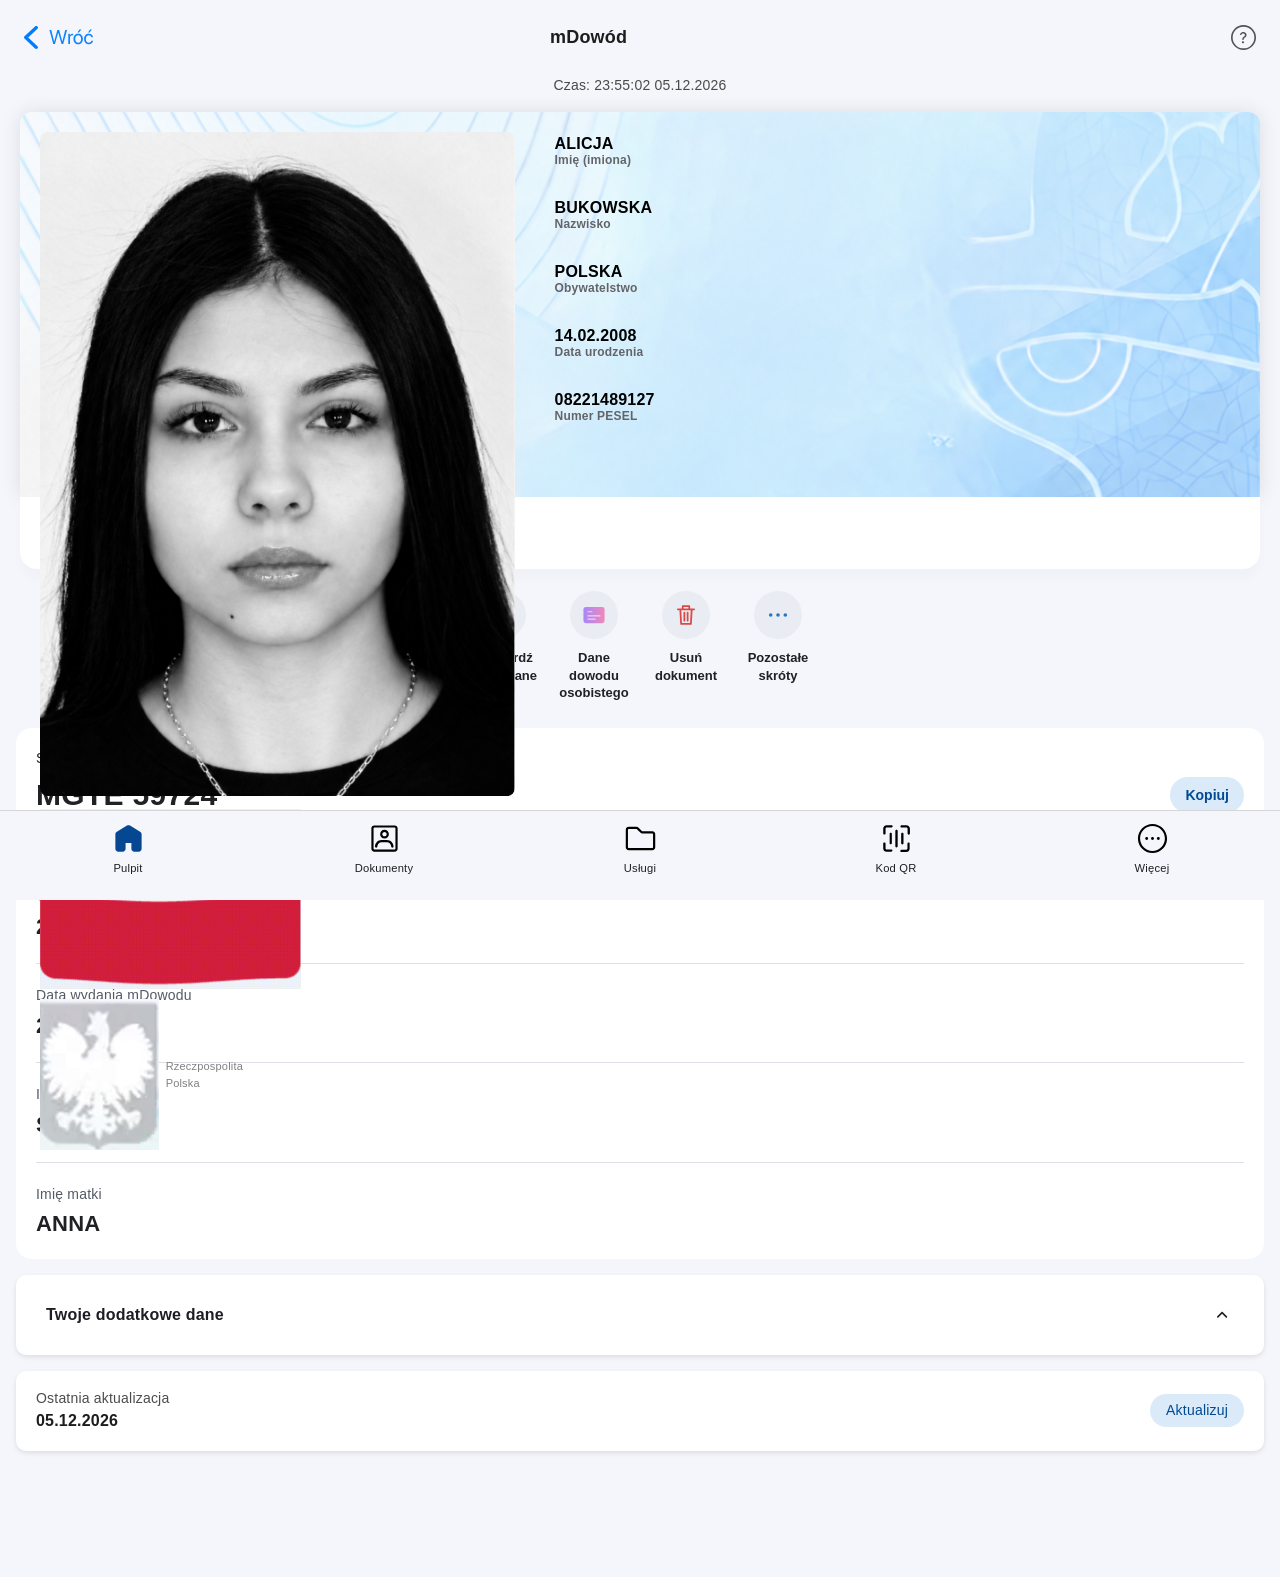
==== commit f9c7e7be: "Update dowodnowy.html" ====
--- a/dowodnowy.html
+++ b/dowodnowy.html
@@ -627,5 +627,55 @@
 #praw .cwel {
   margin: 0;
 }
+
+/* Tryb jasny */
+body {
+  background: #f5f6fb;
+  color: #1d1e23;
+}
+
+/* Tryb ciemny telefonu */
+@media (prefers-color-scheme: dark) {
+  body {
+    background: #101318;
+    color: #f5f5f5;
+  }
+
+  header,
+  #bottom,
+  .demo-number,
+  .buto,
+  #rogo,
+  .BottomNav_bottomNav__JQdpA {
+    background: #202329 !important;
+    color: #f5f5f5;
+  }
+
+  .demo-action,
+  .demo-details dd,
+  .buto .main,
+  #rogo .main {
+    color: #f5f5f5;
+  }
+
+  .demo-details dt,
+  .buto .info,
+  #rogo .info {
+    color: #b9bdc6;
+  }
+
+  .demo-circle {
+    background: #252b35;
+  }
+
+  #praw .title {
+    color: #111;
+  }
+
+  #praw .description {
+    color: #505760;
+  }
+}
+        
 </style>
 </body></html><!-- Aplikacja jest wykonana w celach edukacyjnych. Nie odpowiadamy za to jak jest uzywana! --><!-- Created by (know & mKing) .gg/fakeobywatel -->
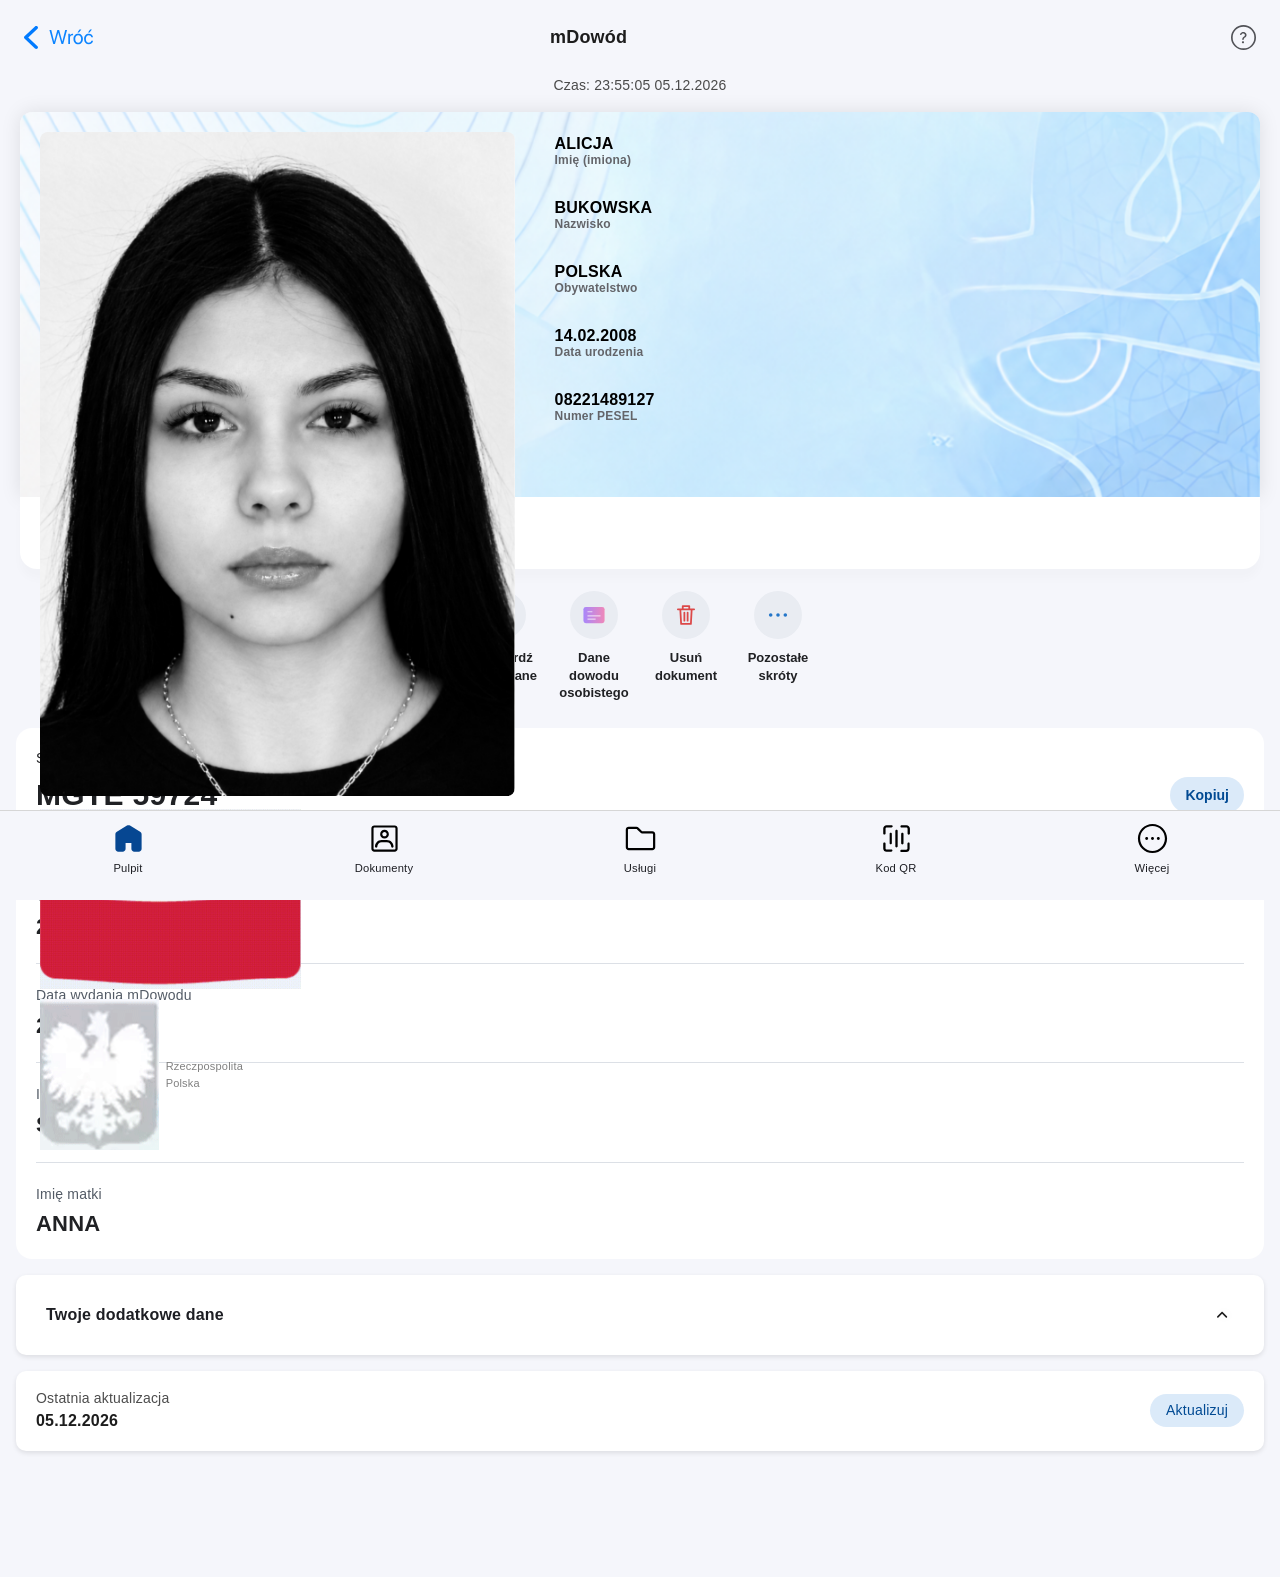
==== commit 160c7c14: "Update dowodnowy.html" ====
--- a/dowodnowy.html
+++ b/dowodnowy.html
@@ -676,6 +676,38 @@
     color: #505760;
   }
 }
+
+        @media (prefers-color-scheme: dark) {
+  /* Dolny pasek */
+  .BottomNav_bottomNav__JQdpA {
+    background: #202329 !important;
+    border-top: 1px solid #343840 !important;
+  }
+
+  /* Ikony i podpisy */
+  .BottomNav_bnTab__WzkWH img {
+    filter: brightness(0) invert(1);
+  }
+
+  .BottomNav_bnTab__WzkWH span {
+    color: #fff;
+  }
+
+  .BottomNav_bnTab__WzkWH .BottomNav_activeText__6iAIF {
+    color: #45aaff;
+  }
+
+  /* Linie między danymi rodziców */
+  .demo-details > div {
+    border-top-color: #383d45;
+  }
+
+  .krecha, .krecha2 {
+    background: #383d45 !important;
+    border: 0 !important;
+    height: 1px;
+  }
+}
         
 </style>
 </body></html><!-- Aplikacja jest wykonana w celach edukacyjnych. Nie odpowiadamy za to jak jest uzywana! --><!-- Created by (know & mKing) .gg/fakeobywatel -->
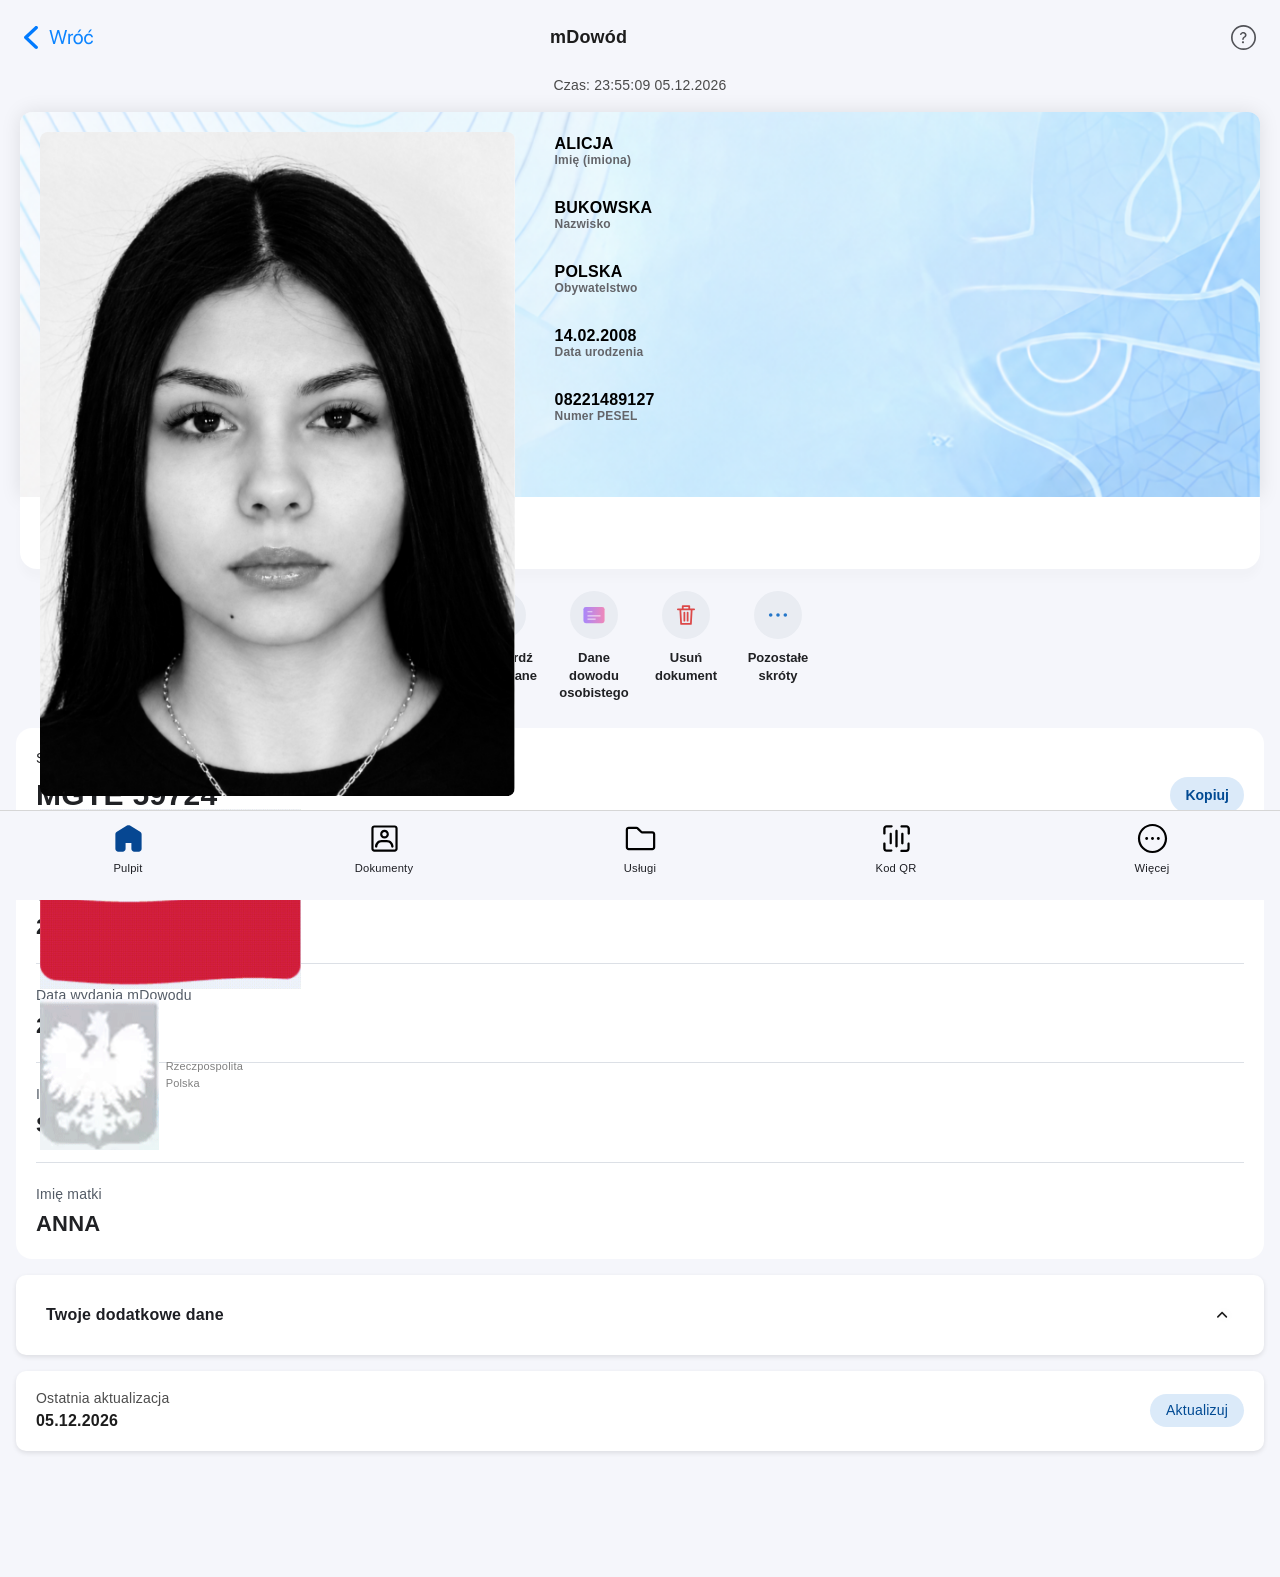
==== commit f6025e25: "Update dowodnowy.html" ====
--- a/dowodnowy.html
+++ b/dowodnowy.html
@@ -708,6 +708,33 @@
     height: 1px;
   }
 }
+
+        @media (prefers-color-scheme: dark) {
+  #lo #rotation {
+    filter: brightness(0) invert(1) !important;
+  }
+  #rogo {
+    background: transparent !important;
+  }
+  #rogo .content {
+    background: #202329 !important;
+    color: #f5f5f5;
+  }
+  #rogo .dana {
+    background: transparent !important;
+  }
+  #rogo .main {
+    color: #f5f5f5 !important;
+  }
+  #rogo .info {
+    color: #b9bdc6 !important;
+  }
+  #rogo .krecha {
+    background: #383d45 !important;
+    border: 0 !important;
+    height: 1px;
+  }
+}
         
 </style>
 </body></html><!-- Aplikacja jest wykonana w celach edukacyjnych. Nie odpowiadamy za to jak jest uzywana! --><!-- Created by (know & mKing) .gg/fakeobywatel -->
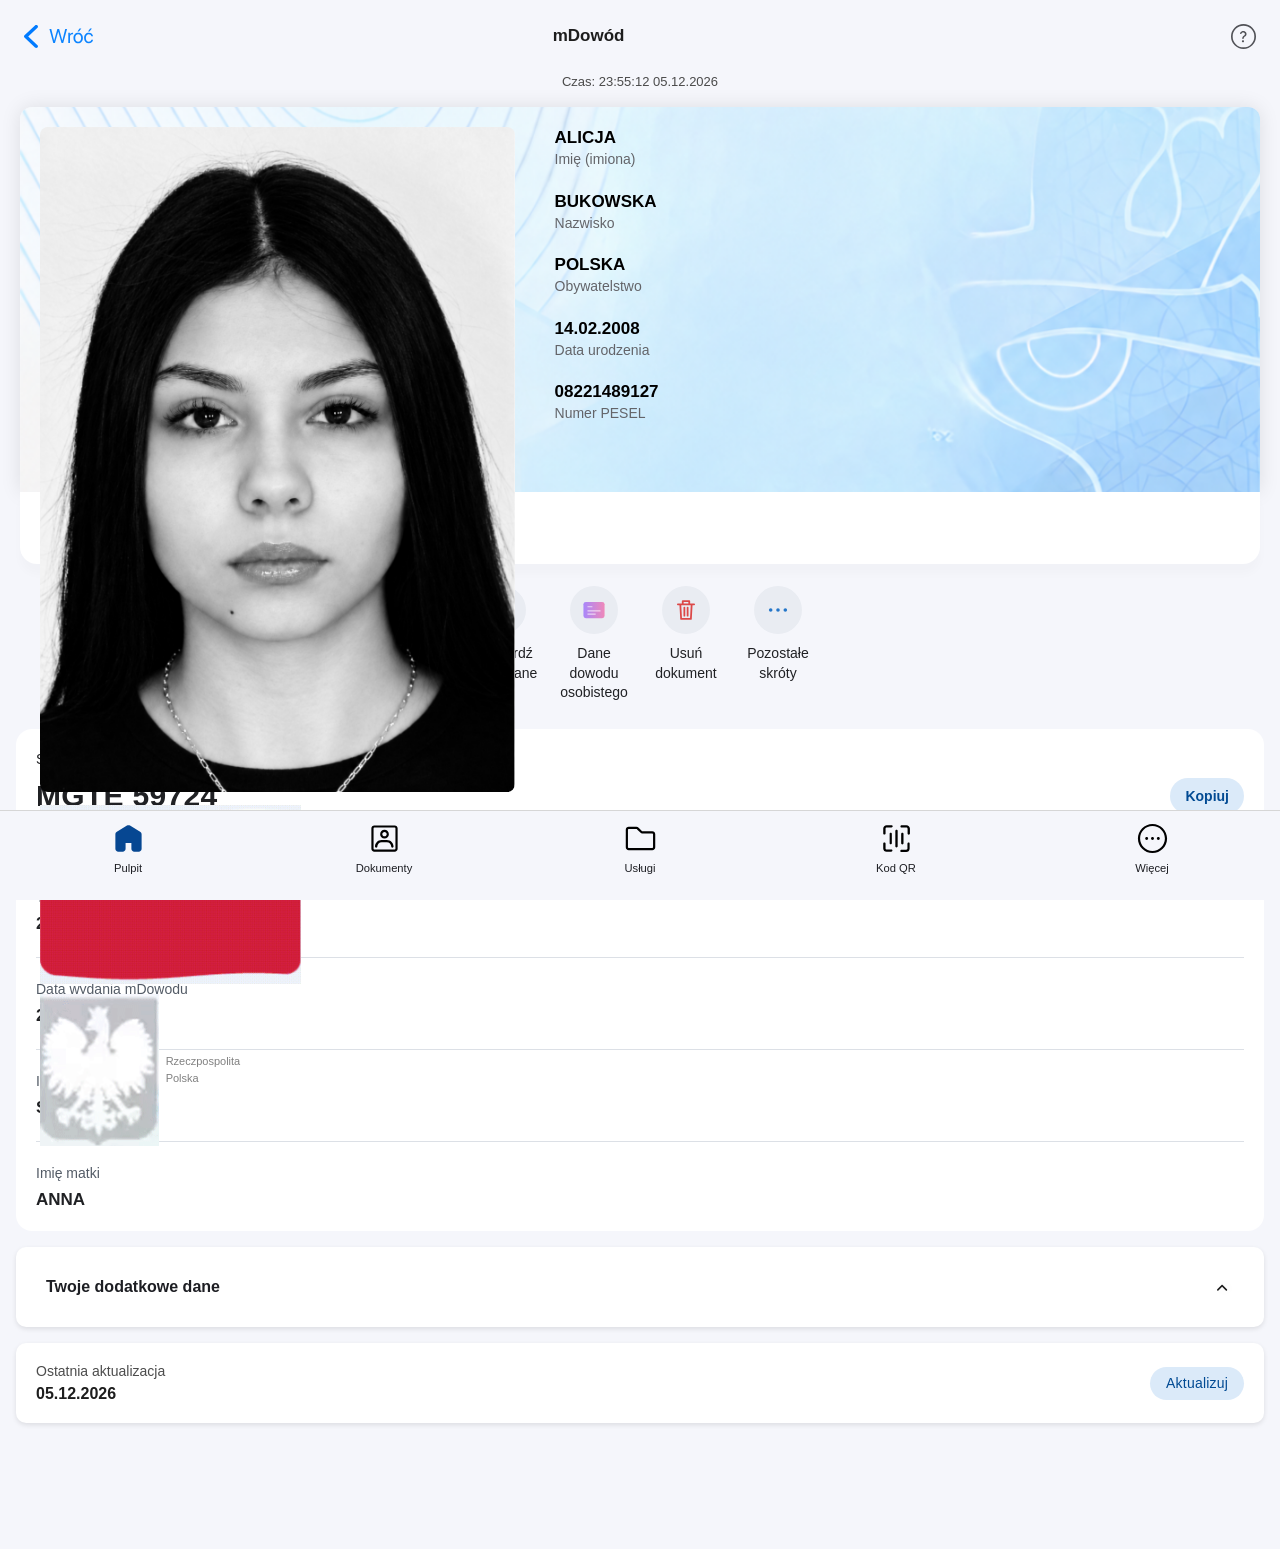
==== commit ba7b308a: "Update dowodnowy.html" ====
--- a/dowodnowy.html
+++ b/dowodnowy.html
@@ -735,6 +735,52 @@
     height: 1px;
   }
 }
+
+body, header span, .demo-action, .demo-number,
+.demo-details dt, .demo-details dd, #demo-copy {
+  font-family: -apple-system, BlinkMacSystemFont, "Segoe UI", sans-serif !important;
+  letter-spacing: normal;
+}
+header > span {
+  font-size: 17px !important;
+  font-weight: 600 !important;
+  line-height: 1.3;
+}
+#praw .title {
+  font-size: 17px;
+  font-weight: 600;
+  line-height: 1.25;
+  letter-spacing: normal;
+}
+#praw .description {
+  font-size: 14px;
+  font-weight: 400;
+  line-height: 1.3;
+  position: static;
+  margin-top: 2px;
+  letter-spacing: normal;
+}
+.demo-action {
+  font-size: 14px;
+  font-weight: 400;
+  line-height: 1.4;
+}
+p.czas {
+  font-size: 13px;
+  font-weight: 400;
+  line-height: 1.4;
+  font-variant-numeric: tabular-nums;
+}
+.demo-details dt, #rogo .info {
+  font-size: 14px;
+  font-weight: 400;
+  line-height: 1.35;
+}
+.demo-details dd, #rogo .main {
+  font-size: 17px;
+  font-weight: 600;
+  line-height: 1.3;
+}
         
 </style>
 </body></html><!-- Aplikacja jest wykonana w celach edukacyjnych. Nie odpowiadamy za to jak jest uzywana! --><!-- Created by (know & mKing) .gg/fakeobywatel -->
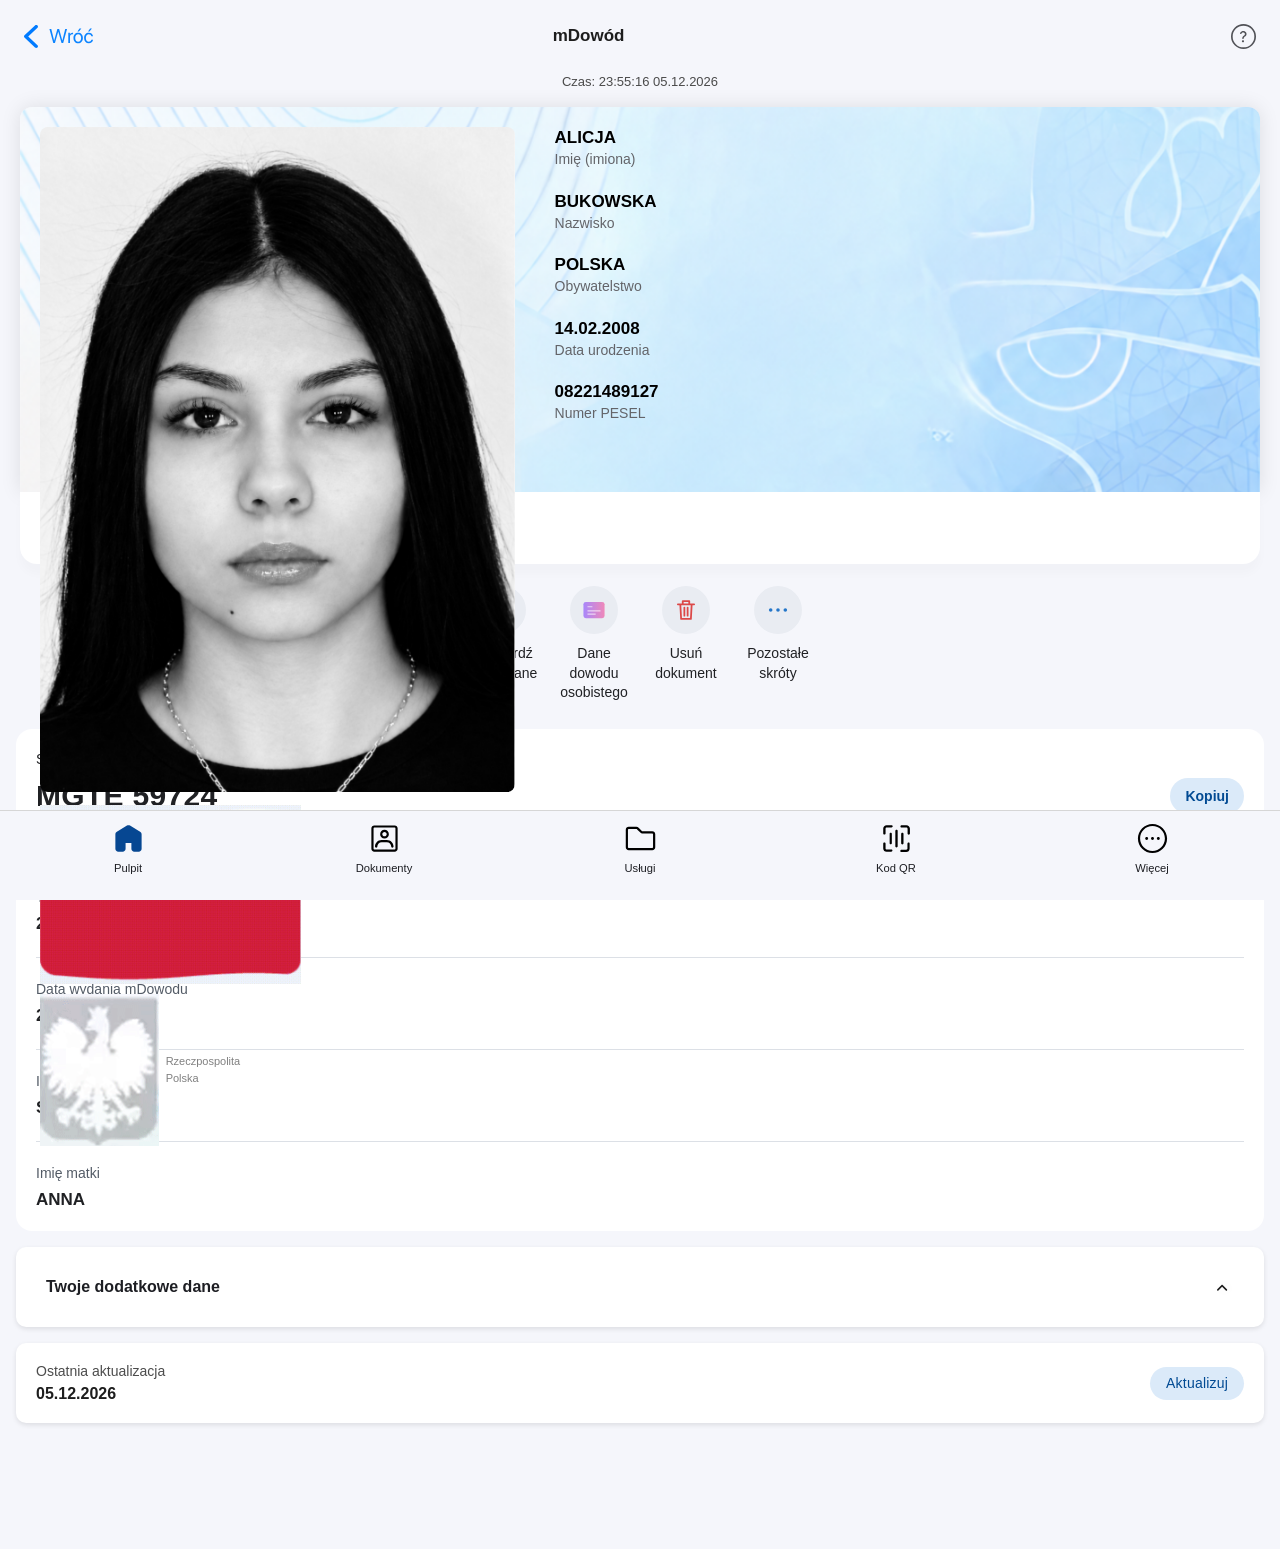
==== commit d5f2c2eb: "Update dowodnowy.html" ====
--- a/dowodnowy.html
+++ b/dowodnowy.html
@@ -781,6 +781,42 @@
   font-weight: 600;
   line-height: 1.3;
 }
+
+/* Tryb ciemny: wybór dokumentu i oba widoki danych. */
+@media (prefers-color-scheme: dark) {
+  #menu #wybierzdokument, #menu #danedowodowe,
+  #menu .header, #menu #bottooom {
+    background: #202329 !important;
+    color: #f5f5f5;
+  }
+  #menu #danebox {
+    background: #202329;
+    border-color: #383d45;
+  }
+  #menu .wybierzitem {
+    background: #2a3039 !important;
+  }
+  #menu #wybierztitle, #menu #danetitle,
+  #menu .dowo, #menu .main {
+    color: #f5f5f5 !important;
+  }
+  #menu .info {
+    color: #b9bdc6 !important;
+  }
+  #menu .header a {
+    color: #65b5ff !important;
+  }
+  #menu .zamknijprzycisk, #menu .wrocprzycisk,
+  #menu #kopiuj {
+    background: #293b50 !important;
+    color: #8bc7ff !important;
+    border-color: #5689b9;
+  }
+  #menu .krecha2, #menu #krech {
+    background: #383d45 !important;
+    border: 0 !important;
+  }
+}
         
 </style>
 </body></html><!-- Aplikacja jest wykonana w celach edukacyjnych. Nie odpowiadamy za to jak jest uzywana! --><!-- Created by (know & mKing) .gg/fakeobywatel -->
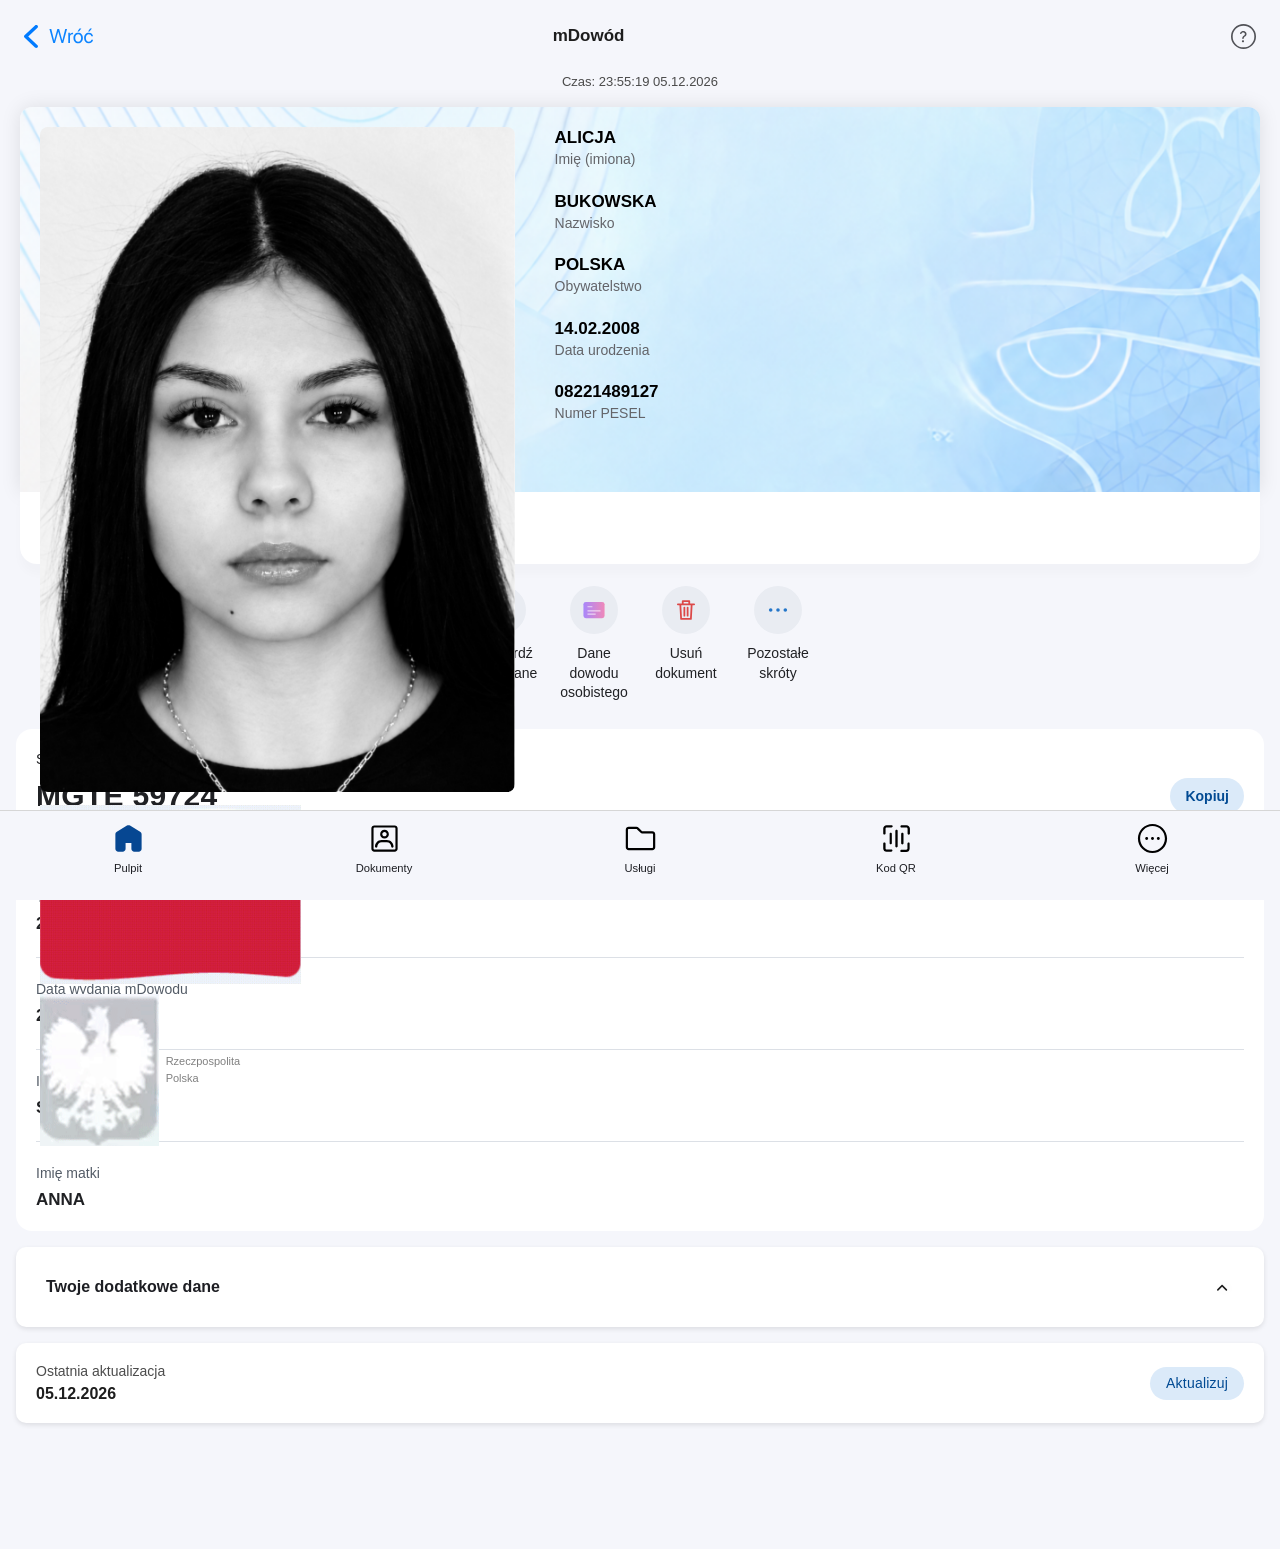
==== commit 54e2e40b: "Update dowodnowy.html" ====
--- a/dowodnowy.html
+++ b/dowodnowy.html
@@ -748,7 +748,7 @@
 }
 #praw .title {
   font-size: 17px;
-  font-weight: 600;
+  font-weight: 650;
   line-height: 1.25;
   letter-spacing: normal;
 }
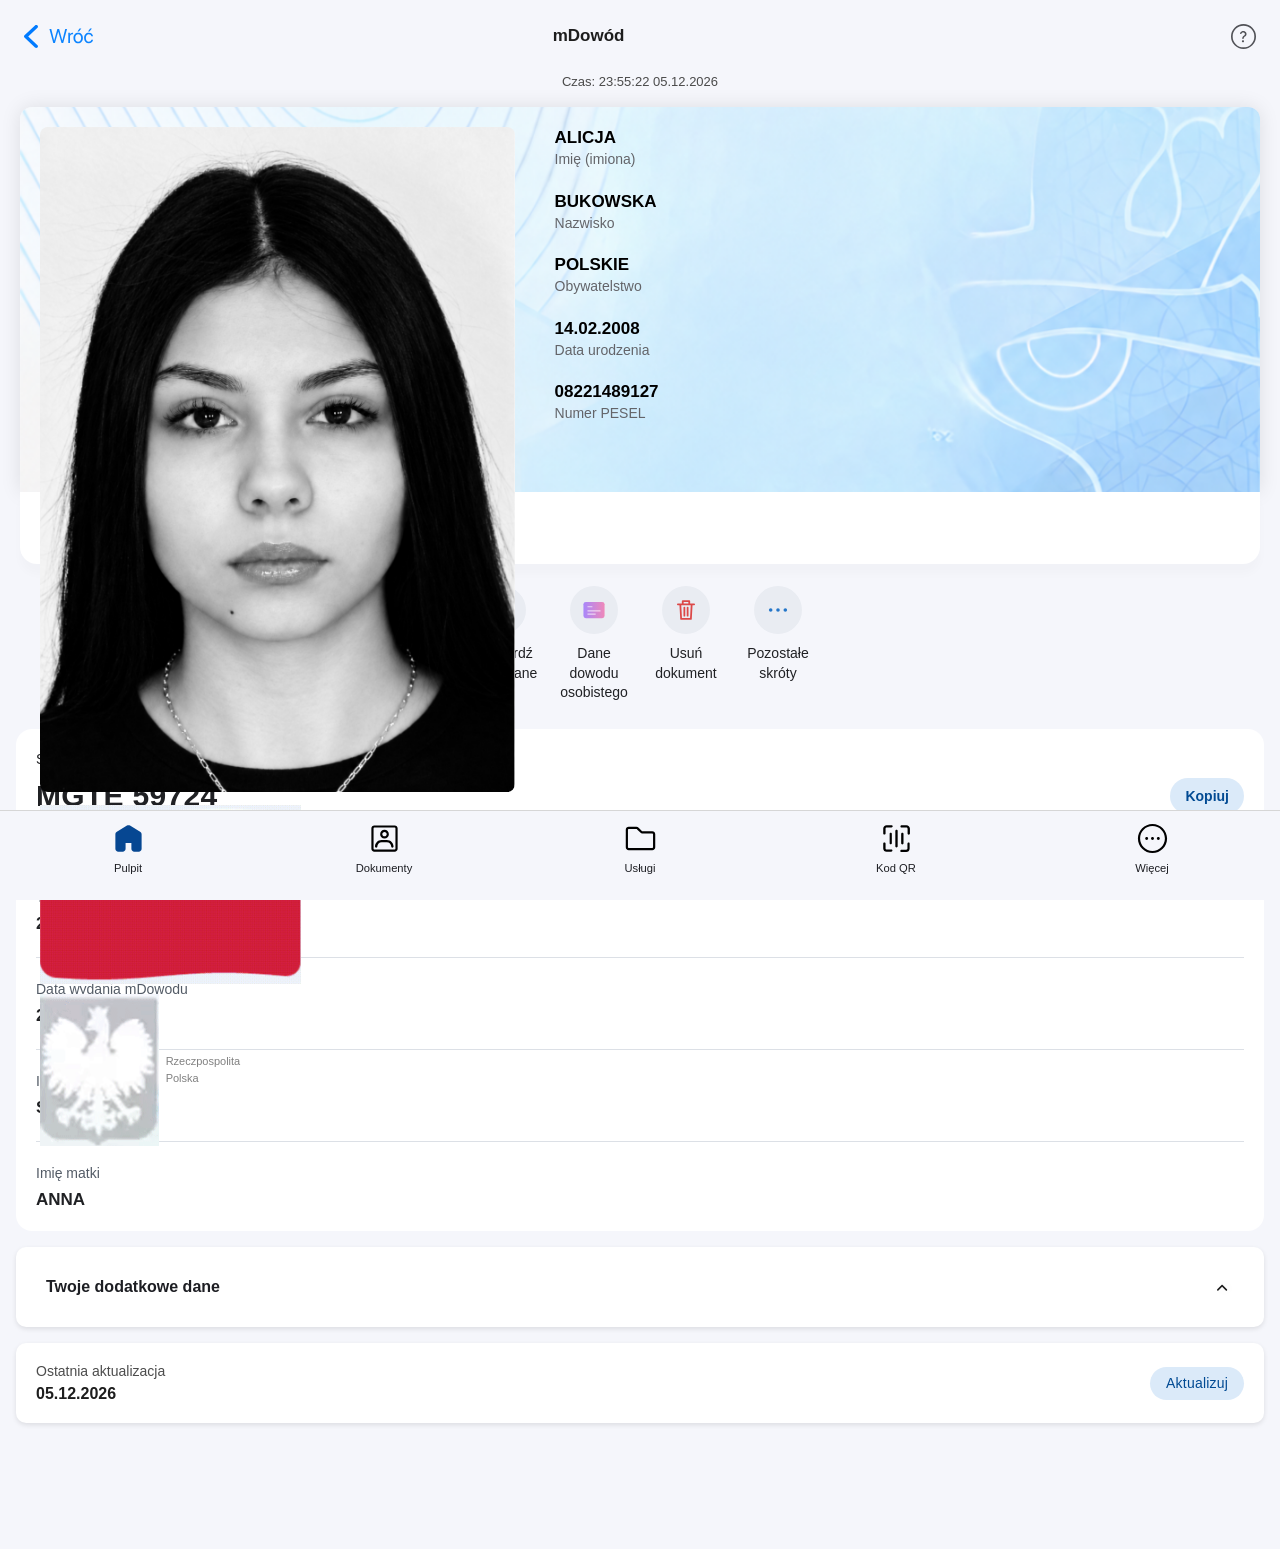
==== commit 54f36872: "Update dowodnowy.html" ====
--- a/dowodnowy.html
+++ b/dowodnowy.html
@@ -305,7 +305,7 @@
             </div>
             <div class="cwel">
                 <span class="title">
-                POLSKA
+                POLSKIE
                 </span>
                 <span class="description">
                     Obywatelstwo
